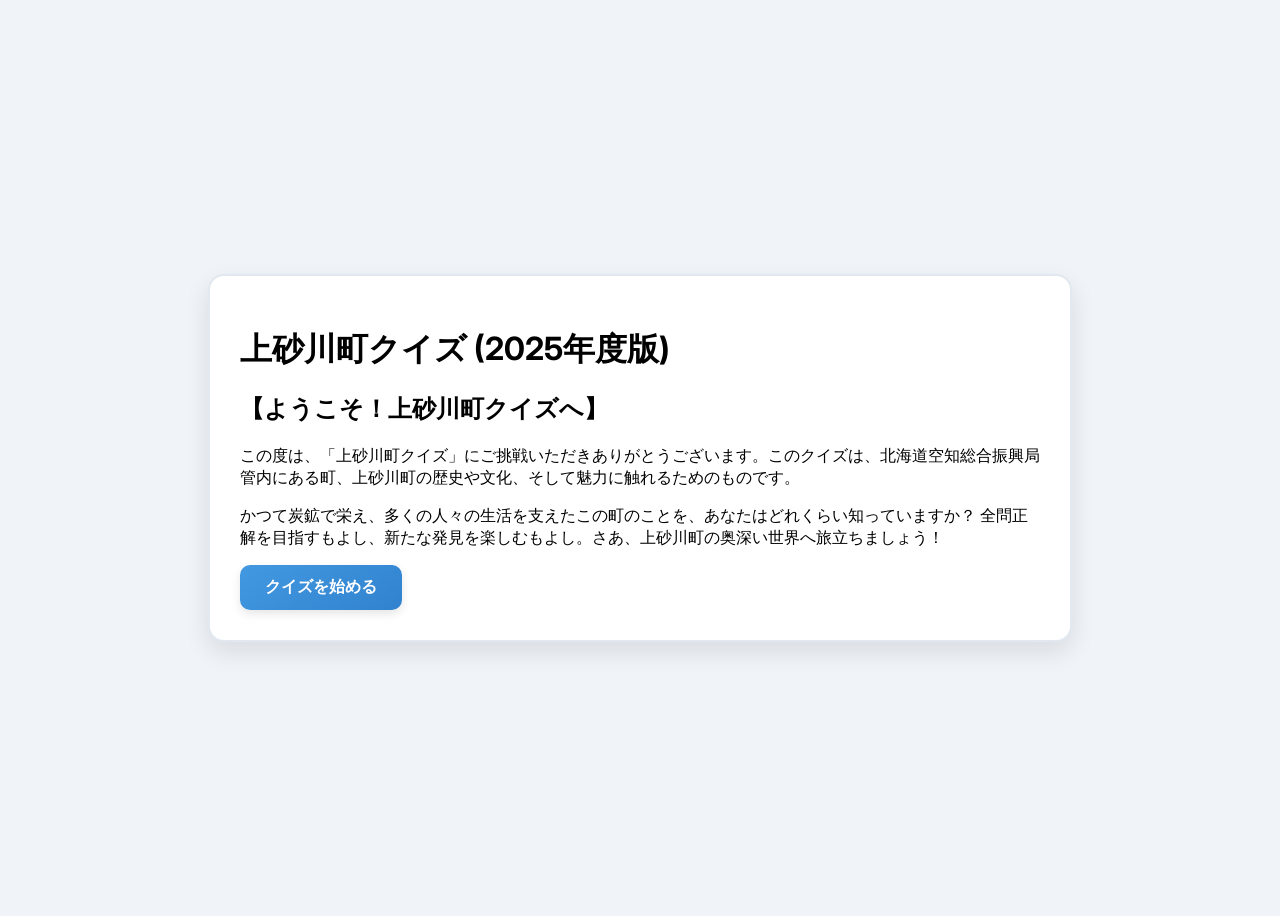
==== index.html @ 473e8a05 "Add files via upload" ====
<!DOCTYPE html>
<html lang="ja">
<head>
    <meta charset="UTF-8">
    <meta name="viewport" content="width=device-width, initial-scale=1.0">
    <title>上砂川町クイズ (2025年度版)</title>
    <script src="https://cdn.tailwindcss.com"></script>
    <link href="https://fonts.googleapis.com/css2?family=Inter:wght@400;600;700&display=swap" rel="stylesheet">
    <style>
        body {
            font-family: 'Inter', sans-serif;
            background-color: #f0f4f8; /* Light blue-gray background */
            display: flex;
            justify-content: center;
            align-items: center;
            min-height: 100vh;
            padding: 20px;
            box-sizing: border-box;
        }
        .quiz-container {
            background-color: #ffffff; /* White card background */
            border-radius: 16px;
            box-shadow: 0 10px 25px rgba(0, 0, 0, 0.1);
            padding: 30px;
            max-width: 800px;
            width: 100%;
            overflow-y: auto; /* Enable scrolling for long content */
            max-height: 90vh; /* Limit height to fit screen */
            border: 2px solid #e2e8f0; /* Light border */
        }
        .question-section {
            margin-bottom: 25px;
            padding-bottom: 20px;
            border-bottom: 1px dashed #cbd5e0; /* Dashed separator */
        }
        .question-section:last-of-type {
            border-bottom: none;
            margin-bottom: 0;
            padding-bottom: 0;
        }
        .question-title {
            font-size: 1.25rem; /* text-xl */
            font-weight: 600; /* font-semibold */
            color: #2d3748; /* Dark gray */
            margin-bottom: 15px;
            line-height: 1.5;
        }
        .option-label {
            display: flex;
            align-items: center;
            margin-bottom: 10px;
            cursor: pointer;
            padding: 10px 15px;
            border-radius: 8px;
            transition: background-color 0.2s ease-in-out;
            background-color: #f7fafc; /* Lighter background for options */
            border: 1px solid #e2e8f0;
        }
        .option-label:hover {
            background-color: #edf2f7; /* Hover effect */
        }
        input[type="radio"] {
            margin-right: 10px;
            accent-color: #4299e1; /* Blue accent color for radio buttons */
            transform: scale(1.2); /* Slightly larger radio button */
        }
        textarea {
            width: 100%;
            min-height: 120px;
            padding: 12px;
            border: 1px solid #cbd5e0;
            border-radius: 8px;
            font-size: 1rem;
            color: #2d3748;
            background-color: #f7fafc;
            resize: vertical; /* Allow vertical resizing */
            transition: border-color 0.2s ease-in-out, box-shadow 0.2s ease-in-out;
        }
        textarea:focus {
            border-color: #4299e1;
            box-shadow: 0 0 0 3px rgba(66, 153, 225, 0.5);
            outline: none;
        }
        .btn {
            display: inline-flex;
            align-items: center;
            justify-content: center;
            padding: 12px 25px;
            font-size: 1rem;
            font-weight: 700;
            border-radius: 10px;
            cursor: pointer;
            transition: background-color 0.3s ease, transform 0.1s ease, box-shadow 0.3s ease;
            box-shadow: 0 4px 10px rgba(0, 0, 0, 0.1);
        }
        .btn-primary {
            background: linear-gradient(145deg, #4299e1, #3182ce); /* Blue gradient */
            color: #ffffff;
            border: none;
        }
        .btn-primary:hover {
            background: linear-gradient(145deg, #3182ce, #2c5282);
            transform: translateY(-2px);
            box-shadow: 0 6px 15px rgba(0, 0, 0, 0.2);
        }
        .btn-primary:active {
            transform: translateY(0);
            box-shadow: 0 2px 5px rgba(0, 0, 0, 0.1);
        }

        .btn-secondary {
            background-color: #a0aec0; /* Gray */
            color: #ffffff;
            border: none;
            margin-left: 15px;
        }
        .btn-secondary:hover {
            background-color: #718096;
            transform: translateY(-2px);
            box-shadow: 0 6px 15px rgba(0, 0, 0, 0.2);
        }
        .btn-secondary:active {
            transform: translateY(0);
            box-shadow: 0 2px 5px rgba(0, 0, 0, 0.1);
        }

        #results {
            background-color: #ecfdf5; /* Light green background for results */
            border: 1px solid #38a169; /* Green border */
            border-radius: 12px;
            padding: 25px;
            margin-top: 30px;
            display: none; /* Hidden by default */
        }
        #results h3 {
            font-size: 1.5rem; /* text-2xl */
            font-weight: 700; /* font-bold */
            color: #2f855a; /* Dark green */
            margin-bottom: 15px;
            text-align: center;
        }
        #score-display {
            font-size: 2.25rem; /* text-4xl */
            font-weight: 700;
            color: #2f855a;
            text-align: center;
            margin-bottom: 20px;
        }
        .answer-feedback {
            margin-bottom: 10px;
            padding: 8px 12px;
            border-radius: 6px;
            font-size: 0.95rem;
            display: flex;
            align-items: flex-start;
        }
        .answer-feedback.correct {
            background-color: #d1fae5; /* Light green */
            color: #065f46; /* Darker green */
            border: 1px solid #34d399;
        }
        .answer-feedback.incorrect {
            background-color: #fee2e2; /* Light red */
            color: #991b1b; /* Darker red */
            border: 1px solid #f87171;
        }
        .feedback-icon {
            margin-right: 8px;
            font-size: 1.2em;
            line-height: 1;
        }
        .description-feedback {
            margin-top: 15px;
            padding: 15px;
            background-color: #e0f2fe; /* Light blue */
            border: 1px solid #60a5fa;
            border-radius: 8px;
            color: #1e40af;
        }
        .description-feedback p {
            margin-bottom: 10px;
            font-size: 1rem;
        }
        .description-feedback p:last-child {
            margin-bottom: 0;
        }

        /* Responsive adjustments */
        @media (max-width: 768px) {
            .quiz-container {
                padding: 20px;
            }
            .question-title {
                font-size: 1.125rem; /* text-lg */
            }
            .option-label {
                padding: 8px 12px;
                font-size: 0.95rem;
            }
            .btn {
                width: 100%;
                margin-left: 0;
                margin-top: 15px;
            }
            .button-group {
                flex-direction: column;
                align-items: center;
            }
            .btn-secondary {
                 margin-left: 0; /* Remove left margin for mobile */
            }
             /* For mobile, stack text and image */
            .intro-content {
                flex-direction: column;
            }
            .intro-image-container {
                margin-left: 0;
                margin-top: 1rem; /* Add some space above the image on mobile */
                width: 100%; /* Make image full width on mobile */
            }
        }
    </style>
</head>
<body>
    <div class="quiz-container">
        <h1 class="text-3xl font-bold text-center text-gray-800 mb-6">
            上砂川町クイズ (2025年度版)
        </h1>

        <div id="intro-section" class="text-gray-700 leading-relaxed mb-8 border-b pb-6 border-gray-200">
            <h2 class="text-xl font-semibold mb-3">【ようこそ！上砂川町クイズへ】</h2>
            <!-- Flex container for text and image -->
            <div class="intro-content md:flex md:items-start mb-6">
                <!-- Text on the left -->
                <div class="md:w-2/3 md:pr-6">
                    <p class="mb-2">この度は、「上砂川町クイズ」にご挑戦いただきありがとうございます。このクイズは、北海道空知総合振興局管内にある町、上砂川町の歴史や文化、そして魅力に触れるためのものです。</p>
                    <p class="mb-2">かつて炭鉱で栄え、多くの人々の生活を支えたこの町のことを、あなたはどれくらい知っていますか？ 全問正解を目指すもよし、新たな発見を楽しむもよし。さあ、上砂川町の奥深い世界へ旅立ちましょう！</p>
                </div>
                <!-- Image on the right -->
                <div class="intro-image-container md:w-1/3 mt-4 md:mt-0 md:pl-4 flex justify-center md:justify-end">
                    <img src="https://firebasestorage.googleapis.com/v0/b/ge-kamisunagawa.appspot.com/o/public%2Fflex%2F8D0AA01C5359409E466919E2589D9AA0.JPG?alt=media&token=6afa650c-fec3-4bad-a5c9-8b500b9f491d" alt="上砂川町の風景" class="rounded-lg shadow-md max-w-full h-auto" style="max-height: 250px;" onerror="this.style.display='none'">
                </div>
            </div>
            <div class="flex justify-center mt-6">
                <button type="button" id="startButton" class="btn btn-primary">クイズを始める</button>
            </div>
        </div>

        <form id="quizForm" style="display:none;">
            <div id="question-1" class="question-section" style="display:none;">
                <p class="question-title">【第一問】 (選択式)<br>上砂川町がかつて主要な産業として栄えたものは何ですか？</p>
                <label class="option-label">
                    <input type="radio" name="q1" value="ア"> ア) 農業
                </label>
                <label class="option-label">
                    <input type="radio" name="q1" value="イ"> イ) 漁業
                </label>
                <label class="option-label">
                    <input type="radio" name="q1" value="ウ"> ウ) 炭鉱業
                </label>
                <label class="option-label">
                    <input type="radio" name="q1" value="エ"> エ) 林業
                </label>
            </div>

            <div id="question-2" class="question-section" style="display:none;">
                <p class="question-title">【第二問】 (選択式)<br>上砂川町にあった旧国鉄函館本線上砂川支線の終着駅は、倉本聰脚本のドラマ『昨日、悲別で』の舞台となり、通称「悲別駅」として知られています。その駅の正式名称は何だったでしょう？</p>
                <label class="option-label">
                    <input type="radio" name="q2" value="ア"> ア) 東上砂川駅
                </label>
                <label class="option-label">
                    <input type="radio" name="q2" value="イ"> イ) 上砂川駅
                </label>
                <label class="option-label">
                    <input type="radio" name="q2" value="ウ"> ウ) 鶉駅（うずらえき）
                </label>
                <label class="option-label">
                    <input type="radio" name="q2" value="エ"> エ) 下鶉駅
                </label>
            </div>

            <div id="question-3" class="question-section" style="display:none;">
                <p class="question-title">【第三問】 (選択式)<br>上砂川町にかつて存在し、地下の立坑を利用して微小重力（無重力に近い状態）を作り出し、科学実験などが行われていたユニークな施設は何ですか。</p>
                <label class="option-label">
                    <input type="radio" name="q3" value="ア"> ア) 上砂川町無重力科学館
                </label>
                <label class="option-label">
                    <input type="radio" name="q3" value="イ"> イ) 北海道立地底博物館
                </label>
                <label class="option-label">
                    <input type="radio" name="q3" value="ウ"> ウ) 地下無重力実験センター (JAMIC)
                </label>
                <label class="option-label">
                    <input type="radio" name="q3" value="エ"> エ) 空知サイエンスドーム
                </label>
            </div>

            <div id="question-4" class="question-section" style="display:none;">
                <p class="question-title">【第四問】 (選択式)<br>2014年まで、上砂川町はある分野で「日本一」として知られていました。それは次のうちどれでしょう？</p>
                <label class="option-label">
                    <input type="radio" name="q4" value="ア"> ア) 日本一長い商店街がある町
                </label>
                <label class="option-label">
                    <input type="radio" name="q4" value="イ"> イ) 日本一標高の高い場所にある町役場
                </label>
                <label class="option-label">
                    <input type="radio" name="q4" value="ウ"> ウ) 日本一人口の少ない町
                </label>
                <label class="option-label">
                    <input type="radio" name="q4" value="エ"> エ) 日本一多くの種類の野鳥が観察できる町
                </label>
            </div>

            <div id="question-5" class="question-section" style="display:none;">
                <p class="question-title">【第五問】 (記述式)<br>あなたが知っている上砂川町の魅力や、町に対するイメージ、思い出、またはこのクイズを通して上砂川町に興味を持ったことなど、自由に記述してください。</p>
                <textarea id="q5_text" name="q5_text" placeholder="ここに回答を入力してください..."></textarea>
            </div>

            <div class="button-group flex justify-center mt-8">
                <button type="button" id="prevButton" class="btn btn-secondary" style="display:none;">前へ</button>
                <button type="button" id="nextButton" class="btn btn-primary">次へ</button>
                <button type="button" id="submitButton" class="btn btn-primary" style="display:none;">結果を見る</button>
            </div>
        </form>

        <div id="results" class="results-section mt-8 p-6 bg-green-50 border border-green-300 rounded-lg shadow-md" style="display:none;">
            <h3 class="text-2xl font-bold text-green-700 text-center mb-4">クイズ結果</h3>
            <div id="score-display" class="text-4xl font-bold text-green-800 text-center mb-6"></div>
            <div id="feedback-area" class="space-y-3 mb-6">
                </div>
            <div class="text-gray-700 leading-relaxed">
                <h2 class="text-xl font-semibold mb-3">【おわりに】</h2>
                <p class="mb-2">上砂川町クイズ、お疲れ様でした！いかがでしたでしょうか。</p>
                <p class="mb-2">このクイズを通して、上砂川町の歴史や文化の一端に触れていただけたなら幸いです。炭鉱遺産、ドラマのロケ地、ユニークな科学施設など、小さな町ながらも多様な顔を持つ上砂川町。結果に関わらず、この町に少しでも興味を持っていただけたら嬉しいです。</p>
                <p>機会があれば、ぜひ実際に上砂川町を訪れて、その魅力を肌で感じてみてください。</p>
            </div>
            <div id="q5_user_input" class="description-feedback mt-6 p-4 rounded-lg bg-blue-50 border border-blue-300 text-blue-800">
                <p class="font-semibold mb-2">【あなたの上砂川町への思い】</p>
                <p id="q5_display_text" class="whitespace-pre-wrap"></p>
                <p class="text-sm mt-3 text-blue-600">素敵なコメントをありがとうございます！</p>
            </div>
            <div class="flex justify-center mt-6">
                <button type="button" id="resetButton" class="btn btn-secondary">もう一度挑戦する</button>
            </div>
        </div>
    </div>

    <script>
        document.addEventListener('DOMContentLoaded', () => {
            const introSection = document.getElementById('intro-section');
            const startButton = document.getElementById('startButton');
            const quizForm = document.getElementById('quizForm');
            const questionSections = [
                document.getElementById('question-1'),
                document.getElementById('question-2'),
                document.getElementById('question-3'),
                document.getElementById('question-4'),
                document.getElementById('question-5')
            ];
            const prevButton = document.getElementById('prevButton');
            const nextButton = document.getElementById('nextButton');
            const submitButton = document.getElementById('submitButton');
            const resultsDiv = document.getElementById('results');
            const scoreDisplay = document.getElementById('score-display');
            const feedbackArea = document.getElementById('feedback-area');
            const q5DisplayText = document.getElementById('q5_display_text');
            const q5UserInputSection = document.getElementById('q5_user_input');
            const resetButton = document.getElementById('resetButton');

            let currentQuestionIndex = 0; // 0-indexed

            // 正しい回答を定義
            const correctAnswers = {
                q1: 'ウ', // 炭鉱業
                q2: 'イ', // 上砂川駅 (鶉、下鶉は上砂川支線の中間駅。東上砂川は存在しない)
                q3: 'ウ', // 地下無重力実験センター (JAMIC)
                q4: 'ウ'  // 日本一人口の少ない町 (2014年まで)
            };

            // 質問の表示を更新する関数
            function updateQuestionDisplay() {
                // 全ての質問セクションを非表示にする
                questionSections.forEach(section => {
                    section.style.display = 'none';
                });

                // 現在の質問セクションのみ表示する
                if (questionSections[currentQuestionIndex]) {
                    questionSections[currentQuestionIndex].style.display = 'block';
                }

                // 「前へ」ボタンの表示/非表示を切り替える
                if (currentQuestionIndex === 0) {
                    prevButton.style.display = 'none';
                } else {
                    prevButton.style.display = 'inline-flex';
                }

                // 「次へ」ボタンと「結果を見る」ボタンの表示を切り替える
                if (currentQuestionIndex === questionSections.length - 1) {
                    nextButton.style.display = 'none';
                    submitButton.style.display = 'inline-flex';
                } else {
                    nextButton.style.display = 'inline-flex';
                    submitButton.style.display = 'none';
                }

                // スクロールを質問のトップに合わせる
                if(quizForm.style.display !== 'none'){ //  Only scroll if quizForm is visible
                    window.scrollTo({ top: quizForm.offsetTop, behavior: 'smooth' });
                }
            }

            // クイズ開始ボタンのイベントリスナー
            startButton.addEventListener('click', () => {
                introSection.style.display = 'none'; // はじめにセクションを非表示
                quizForm.style.display = 'block';    // クイズフォームを表示
                currentQuestionIndex = 0;           // 最初の質問から開始
                updateQuestionDisplay();            // 質問表示を更新
            });

            // 「次へ」ボタンのイベントリスナー
            nextButton.addEventListener('click', () => {
                if (currentQuestionIndex < questionSections.length - 1) {
                    currentQuestionIndex++;
                    updateQuestionDisplay();
                }
            });

            // 「前へ」ボタンのイベントリスナー
            prevButton.addEventListener('click', () => {
                if (currentQuestionIndex > 0) {
                    currentQuestionIndex--;
                    updateQuestionDisplay();
                }
            });

            // 「結果を見る」ボタンのイベントリスナー
            submitButton.addEventListener('click', () => {
                let score = 0;
                feedbackArea.innerHTML = ''; // フィードバックエリアをクリア

                // 質問1〜4の選択式問題の採点とフィードバック
                for (let i = 1; i <= 4; i++) {
                    const qName = `q${i}`;
                    const selectedOption = document.querySelector(`input[name="${qName}"]:checked`);
                    let feedbackHtml = '';

                    if (selectedOption) {
                        if (selectedOption.value === correctAnswers[qName]) {
                            score++;
                            feedbackHtml = `<div class="answer-feedback correct"><span class="feedback-icon">✅</span><strong>第${i}問: 正解！</strong></div>`;
                        } else {
                            feedbackHtml = `<div class="answer-feedback incorrect"><span class="feedback-icon">❌</span><strong>第${i}問: 不正解。</strong> 正解は「${correctAnswers[qName]}」でした。</div>`;
                        }
                    } else {
                        feedbackHtml = `<div class="answer-feedback incorrect"><span class="feedback-icon">⚠️</span><strong>第${i}問: 未回答。</strong> 正解は「${correctAnswers[qName]}」でした。</div>`;
                    }
                    feedbackArea.innerHTML += feedbackHtml;
                }

                // 質問5の記述式問題の表示
                const q5Text = document.getElementById('q5_text').value.trim();
                if (q5Text) {
                    q5DisplayText.textContent = q5Text;
                    q5UserInputSection.style.display = 'block';
                } else {
                    q5DisplayText.textContent = '（回答が入力されませんでした）';
                    q5UserInputSection.style.display = 'block';
                }

                // スコアを表示
                scoreDisplay.textContent = `${score} / 4 問正解`;
                quizForm.style.display = 'none'; // クイズフォームを非表示
                resultsDiv.style.display = 'block'; // 結果セクションを表示
                window.scrollTo({ top: resultsDiv.offsetTop, behavior: 'smooth' });
            });

            // リセットボタンのイベントリスナー
            resetButton.addEventListener('click', () => {
                quizForm.reset();
                resultsDiv.style.display = 'none';
                feedbackArea.innerHTML = '';
                q5DisplayText.textContent = '';
                q5UserInputSection.style.display = 'none';
                introSection.style.display = 'block';
                quizForm.style.display = 'none';
                window.scrollTo({ top: 0, behavior: 'smooth' });
            });
        });
    </script>
</body>
</html>
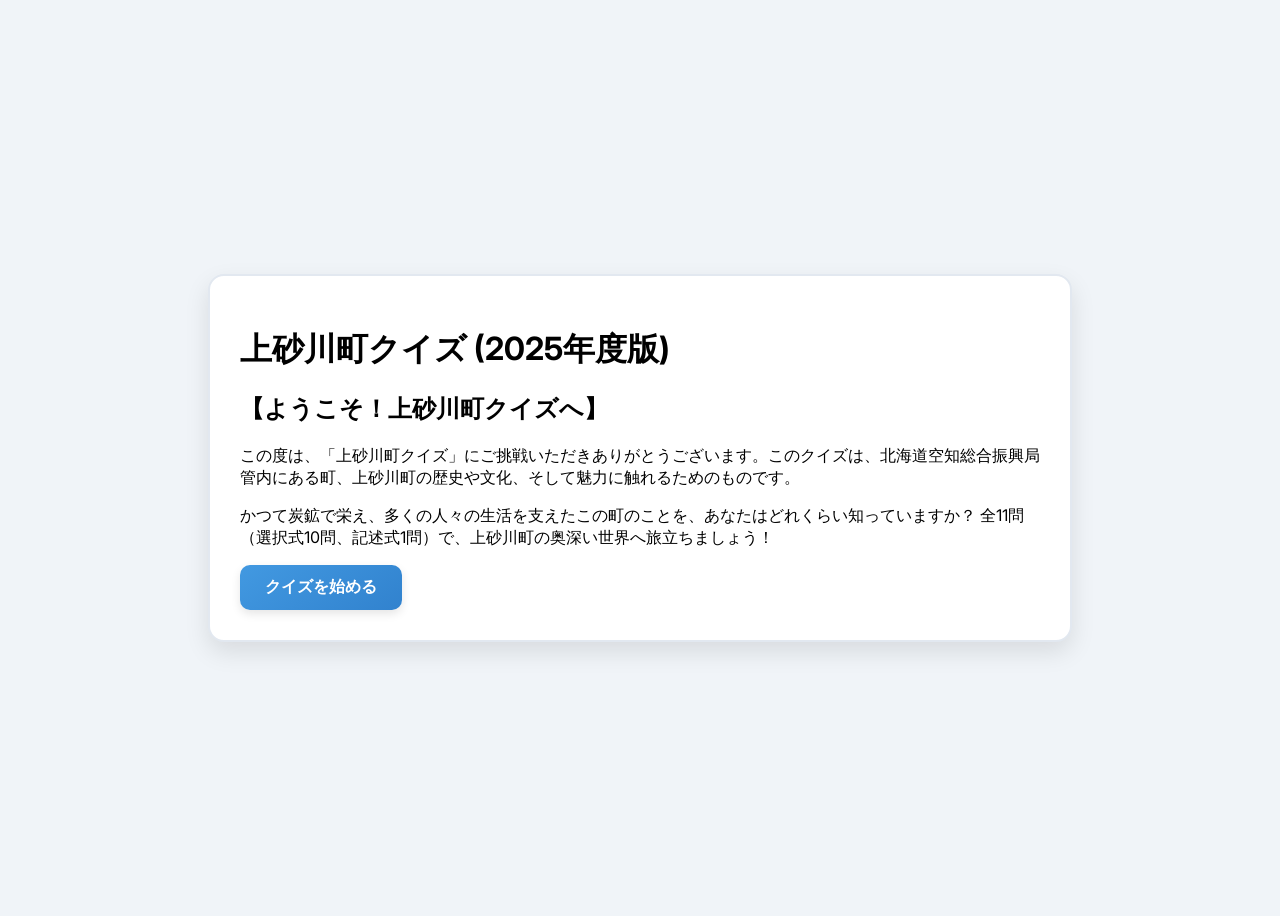
==== commit 9b83772b: "Update index.html" ====
--- a/index.html
+++ b/index.html
@@ -184,6 +184,19 @@
         .description-feedback p:last-child {
             margin-bottom: 0;
         }
+        .progress-bar {
+            width: 100%;
+            height: 6px;
+            background-color: #e2e8f0;
+            border-radius: 3px;
+            margin-bottom: 20px;
+            overflow: hidden;
+        }
+        .progress-fill {
+            height: 100%;
+            background: linear-gradient(90deg, #4299e1, #3182ce);
+            transition: width 0.3s ease;
+        }
 
         /* Responsive adjustments */
         @media (max-width: 768px) {
@@ -234,7 +247,7 @@
                 <!-- Text on the left -->
                 <div class="md:w-2/3 md:pr-6">
                     <p class="mb-2">この度は、「上砂川町クイズ」にご挑戦いただきありがとうございます。このクイズは、北海道空知総合振興局管内にある町、上砂川町の歴史や文化、そして魅力に触れるためのものです。</p>
-                    <p class="mb-2">かつて炭鉱で栄え、多くの人々の生活を支えたこの町のことを、あなたはどれくらい知っていますか？ 全問正解を目指すもよし、新たな発見を楽しむもよし。さあ、上砂川町の奥深い世界へ旅立ちましょう！</p>
+                    <p class="mb-2">かつて炭鉱で栄え、多くの人々の生活を支えたこの町のことを、あなたはどれくらい知っていますか？ 全11問（選択式10問、記述式1問）で、上砂川町の奥深い世界へ旅立ちましょう！</p>
                 </div>
                 <!-- Image on the right -->
                 <div class="intro-image-container md:w-1/3 mt-4 md:mt-0 md:pl-4 flex justify-center md:justify-end">
@@ -247,73 +260,179 @@
         </div>
 
         <form id="quizForm" style="display:none;">
+            <div class="progress-bar">
+                <div id="progressFill" class="progress-fill" style="width: 0%"></div>
+            </div>
+            <div id="question-counter" class="text-center text-gray-600 mb-4 font-semibold"></div>
+
+            <!-- 歴史・開拓関連 -->
             <div id="question-1" class="question-section" style="display:none;">
-                <p class="question-title">【第一問】 (選択式)<br>上砂川町がかつて主要な産業として栄えたものは何ですか？</p>
-                <label class="option-label">
-                    <input type="radio" name="q1" value="ア"> ア) 農業
-                </label>
-                <label class="option-label">
-                    <input type="radio" name="q1" value="イ"> イ) 漁業
-                </label>
-                <label class="option-label">
-                    <input type="radio" name="q1" value="ウ"> ウ) 炭鉱業
-                </label>
-                <label class="option-label">
-                    <input type="radio" name="q1" value="エ"> エ) 林業
+                <p class="question-title">【第一問】 (選択式)<br>明治32年、上砂川町に最初に入植したとされる開拓団の中心人物・山内甚之助氏は、どこの都道府県の出身でしょう？</p>
+                <label class="option-label">
+                    <input type="radio" name="q1" value="ア"> ア) 新潟県
+                </label>
+                <label class="option-label">
+                    <input type="radio" name="q1" value="イ"> イ) 福井県
+                </label>
+                <label class="option-label">
+                    <input type="radio" name="q1" value="ウ"> ウ) 広島県
+                </label>
+                <label class="option-label">
+                    <input type="radio" name="q1" value="エ"> エ) 岐阜県
                 </label>
             </div>
 
             <div id="question-2" class="question-section" style="display:none;">
-                <p class="question-title">【第二問】 (選択式)<br>上砂川町にあった旧国鉄函館本線上砂川支線の終着駅は、倉本聰脚本のドラマ『昨日、悲別で』の舞台となり、通称「悲別駅」として知られています。その駅の正式名称は何だったでしょう？</p>
-                <label class="option-label">
-                    <input type="radio" name="q2" value="ア"> ア) 東上砂川駅
-                </label>
-                <label class="option-label">
-                    <input type="radio" name="q2" value="イ"> イ) 上砂川駅
-                </label>
-                <label class="option-label">
-                    <input type="radio" name="q2" value="ウ"> ウ) 鶉駅（うずらえき）
-                </label>
-                <label class="option-label">
-                    <input type="radio" name="q2" value="エ"> エ) 下鶉駅
+                <p class="question-title">【第二問】 (選択式)<br>上砂川町は1949年にどの町から分離して誕生しましたか？</p>
+                <label class="option-label">
+                    <input type="radio" name="q2" value="ア"> ア) 砂川町と歌志内町
+                </label>
+                <label class="option-label">
+                    <input type="radio" name="q2" value="イ"> イ) 砂川町と歌志内町の一部
+                </label>
+                <label class="option-label">
+                    <input type="radio" name="q2" value="ウ"> ウ) 旭川市と砂川町
+                </label>
+                <label class="option-label">
+                    <input type="radio" name="q2" value="エ"> エ) 滝川市と歌志内町
                 </label>
             </div>
 
             <div id="question-3" class="question-section" style="display:none;">
-                <p class="question-title">【第三問】 (選択式)<br>上砂川町にかつて存在し、地下の立坑を利用して微小重力（無重力に近い状態）を作り出し、科学実験などが行われていたユニークな施設は何ですか。</p>
-                <label class="option-label">
-                    <input type="radio" name="q3" value="ア"> ア) 上砂川町無重力科学館
-                </label>
-                <label class="option-label">
-                    <input type="radio" name="q3" value="イ"> イ) 北海道立地底博物館
-                </label>
-                <label class="option-label">
-                    <input type="radio" name="q3" value="ウ"> ウ) 地下無重力実験センター (JAMIC)
-                </label>
-                <label class="option-label">
-                    <input type="radio" name="q3" value="エ"> エ) 空知サイエンスドーム
-                </label>
-            </div>
-
+                <p class="question-title">【第三問】 (選択式)<br>上砂川町がかつて主要な産業として栄えたものは何ですか？</p>
+                <label class="option-label">
+                    <input type="radio" name="q3" value="ア"> ア) 農業
+                </label>
+                <label class="option-label">
+                    <input type="radio" name="q3" value="イ"> イ) 漁業
+                </label>
+                <label class="option-label">
+                    <input type="radio" name="q3" value="ウ"> ウ) 炭鉱業
+                </label>
+                <label class="option-label">
+                    <input type="radio" name="q3" value="エ"> エ) 林業
+                </label>
+            </div>
+
+            <!-- 町の象徴・現在 -->
             <div id="question-4" class="question-section" style="display:none;">
-                <p class="question-title">【第四問】 (選択式)<br>2014年まで、上砂川町はある分野で「日本一」として知られていました。それは次のうちどれでしょう？</p>
-                <label class="option-label">
-                    <input type="radio" name="q4" value="ア"> ア) 日本一長い商店街がある町
-                </label>
-                <label class="option-label">
-                    <input type="radio" name="q4" value="イ"> イ) 日本一標高の高い場所にある町役場
-                </label>
-                <label class="option-label">
-                    <input type="radio" name="q4" value="ウ"> ウ) 日本一人口の少ない町
-                </label>
-                <label class="option-label">
-                    <input type="radio" name="q4" value="エ"> エ) 日本一多くの種類の野鳥が観察できる町
-                </label>
-            </div>
-
+                <p class="question-title">【第四問】 (選択式)<br>上砂川町の町章に使われているモチーフはどれですか？</p>
+                <label class="option-label">
+                    <input type="radio" name="q4" value="ア"> ア) 星
+                </label>
+                <label class="option-label">
+                    <input type="radio" name="q4" value="イ"> イ) ダイヤ
+                </label>
+                <label class="option-label">
+                    <input type="radio" name="q4" value="ウ"> ウ) 山
+                </label>
+                <label class="option-label">
+                    <input type="radio" name="q4" value="エ"> エ) 雪の結晶
+                </label>
+            </div>
+
+            <!-- 文化・ドラマ関連 -->
             <div id="question-5" class="question-section" style="display:none;">
-                <p class="question-title">【第五問】 (記述式)<br>あなたが知っている上砂川町の魅力や、町に対するイメージ、思い出、またはこのクイズを通して上砂川町に興味を持ったことなど、自由に記述してください。</p>
-                <textarea id="q5_text" name="q5_text" placeholder="ここに回答を入力してください..."></textarea>
+                <p class="question-title">【第五問】 (選択式)<br>上砂川町にあった旧国鉄函館本線上砂川支線の終着駅は、倉本聰脚本のドラマ『昨日、悲別で』の舞台となり、通称「悲別駅」として知られています。その駅の正式名称は何だったでしょう？</p>
+                <label class="option-label">
+                    <input type="radio" name="q5" value="ア"> ア) 東上砂川駅
+                </label>
+                <label class="option-label">
+                    <input type="radio" name="q5" value="イ"> イ) 上砂川駅
+                </label>
+                <label class="option-label">
+                    <input type="radio" name="q5" value="ウ"> ウ) 鶉駅（うずらえき）
+                </label>
+                <label class="option-label">
+                    <input type="radio" name="q5" value="エ"> エ) 下鶉駅
+                </label>
+            </div>
+
+            <!-- 科学・宇宙関連 -->
+            <div id="question-6" class="question-section" style="display:none;">
+                <p class="question-title">【第六問】 (選択式)<br>上砂川町にかつて存在し、地下の立坑を利用して微小重力（無重力に近い状態）を作り出し、科学実験などが行われていたユニークな施設は何ですか。</p>
+                <label class="option-label">
+                    <input type="radio" name="q6" value="ア"> ア) 上砂川町無重力科学館
+                </label>
+                <label class="option-label">
+                    <input type="radio" name="q6" value="イ"> イ) 北海道立地底博物館
+                </label>
+                <label class="option-label">
+                    <input type="radio" name="q6" value="ウ"> ウ) 地下無重力実験センター (JAMIC)
+                </label>
+                <label class="option-label">
+                    <input type="radio" name="q6" value="エ"> エ) 空知サイエンスドーム
+                </label>
+            </div>
+
+            <div id="question-7" class="question-section" style="display:none;">
+                <p class="question-title">【第七問】 (選択式)<br>かつて上砂川町にあった「地下無重力実験センター」は、微小重力環境を活かして宇宙開発に貢献しました。小惑星探査機「はやぶさ」のターゲットマーカー試験にも使われたこの施設。その功績を称え、2009年に「Kamisunagawa」の名がクレーターに採用された天体は次のうちどれでしょう？</p>
+                <label class="option-label">
+                    <input type="radio" name="q7" value="ア"> ア) 火星
+                </label>
+                <label class="option-label">
+                    <input type="radio" name="q7" value="イ"> イ) 金星
+                </label>
+                <label class="option-label">
+                    <input type="radio" name="q7" value="ウ"> ウ) 小惑星イトカワ
+                </label>
+                <label class="option-label">
+                    <input type="radio" name="q7" value="エ"> エ) 冥王星
+                </label>
+            </div>
+
+            <!-- 観光・グルメ・イベント関連 -->
+            <div id="question-8" class="question-section" style="display:none;">
+                <p class="question-title">【第八問】 (選択式)<br>上砂川岳温泉「パンケの湯」の近くにあり、桜や紅葉スポットとしても知られる無料のキャンプ場は？</p>
+                <label class="option-label">
+                    <input type="radio" name="q8" value="ア"> ア) 桂沢キャンプ場
+                </label>
+                <label class="option-label">
+                    <input type="radio" name="q8" value="イ"> イ) 奥沢キャンプ場
+                </label>
+                <label class="option-label">
+                    <input type="radio" name="q8" value="ウ"> ウ) ハルニレの森キャンプ村
+                </label>
+                <label class="option-label">
+                    <input type="radio" name="q8" value="エ"> エ) 日本庭園キャンプサイト
+                </label>
+            </div>
+
+            <div id="question-9" class="question-section" style="display:none;">
+                <p class="question-title">【第九問】 (選択式)<br>かつて閉店した「アカシ食堂」で親しまれていたメニューを、地域おこし協力隊や「パンケの湯」の職員などによる町おこしプロジェクトの一環として、2016年に復刻した炭鉱グルメは、上砂川岳温泉「パンケの湯」の名物として現在も提供されています。さて、その料理は何でしょう？</p>
+                <label class="option-label">
+                    <input type="radio" name="q9" value="ア"> ア) 石炭たこ焼き
+                </label>
+                <label class="option-label">
+                    <input type="radio" name="q9" value="イ"> イ) ニジマス燻製
+                </label>
+                <label class="option-label">
+                    <input type="radio" name="q9" value="ウ"> ウ) ソースカツ丼
+                </label>
+                <label class="option-label">
+                    <input type="radio" name="q9" value="エ"> エ) 黒ビールチーズ
+                </label>
+            </div>
+
+            <div id="question-10" class="question-section" style="display:none;">
+                <p class="question-title">【第十問】 (選択式)<br>紅葉の名所をめぐりながら、地域の魅力と自然を楽しむ「かみすながわぐるっと紅葉マラニック」は、上砂川町で開催される秋の人気イベントです。このマラニックで、参加者向けに実際に設けられている特徴的なポイントはどれでしょう？</p>
+                <label class="option-label">
+                    <input type="radio" name="q10" value="ア"> ア) 完走タイムに応じて順位表彰がある
+                </label>
+                <label class="option-label">
+                    <input type="radio" name="q10" value="イ"> イ) コース途中に上砂川町の特産品を味わえるエイド（給水・給食所）がある
+                </label>
+                <label class="option-label">
+                    <input type="radio" name="q10" value="ウ"> ウ) 参加資格は上砂川町在住者に限られる
+                </label>
+                <label class="option-label">
+                    <input type="radio" name="q10" value="エ"> エ) 全行程を走り切ることが義務づけられている
+                </label>
+            </div>
+
+            <div id="question-11" class="question-section" style="display:none;">
+                <p class="question-title">【第十一問】 (記述式)<br>あなたが知っている上砂川町の魅力や、町に対するイメージ、思い出、またはこのクイズを通して上砂川町に興味を持ったことなど、自由に記述してください。</p>
+                <textarea id="q11_text" name="q11_text" placeholder="ここに回答を入力してください..."></textarea>
             </div>
 
             <div class="button-group flex justify-center mt-8">
@@ -331,12 +450,12 @@
             <div class="text-gray-700 leading-relaxed">
                 <h2 class="text-xl font-semibold mb-3">【おわりに】</h2>
                 <p class="mb-2">上砂川町クイズ、お疲れ様でした！いかがでしたでしょうか。</p>
-                <p class="mb-2">このクイズを通して、上砂川町の歴史や文化の一端に触れていただけたなら幸いです。炭鉱遺産、ドラマのロケ地、ユニークな科学施設など、小さな町ながらも多様な顔を持つ上砂川町。結果に関わらず、この町に少しでも興味を持っていただけたら嬉しいです。</p>
+                <p class="mb-2">このクイズを通して、上砂川町の歴史や文化の一端に触れていただけたなら幸いです。開拓の歴史、炭鉱遺産、ドラマのロケ地、ユニークな科学施設、そして豊かな自然と美味しいグルメなど、小さな町ながらも多様な顔を持つ上砂川町。結果に関わらず、この町に少しでも興味を持っていただけたら嬉しいです。</p>
                 <p>機会があれば、ぜひ実際に上砂川町を訪れて、その魅力を肌で感じてみてください。</p>
             </div>
-            <div id="q5_user_input" class="description-feedback mt-6 p-4 rounded-lg bg-blue-50 border border-blue-300 text-blue-800">
+            <div id="q11_user_input" class="description-feedback mt-6 p-4 rounded-lg bg-blue-50 border border-blue-300 text-blue-800">
                 <p class="font-semibold mb-2">【あなたの上砂川町への思い】</p>
-                <p id="q5_display_text" class="whitespace-pre-wrap"></p>
+                <p id="q11_display_text" class="whitespace-pre-wrap"></p>
                 <p class="text-sm mt-3 text-blue-600">素敵なコメントをありがとうございます！</p>
             </div>
             <div class="flex justify-center mt-6">
@@ -355,7 +474,13 @@
                 document.getElementById('question-2'),
                 document.getElementById('question-3'),
                 document.getElementById('question-4'),
-                document.getElementById('question-5')
+                document.getElementById('question-5'),
+                document.getElementById('question-6'),
+                document.getElementById('question-7'),
+                document.getElementById('question-8'),
+                document.getElementById('question-9'),
+                document.getElementById('question-10'),
+                document.getElementById('question-11')
             ];
             const prevButton = document.getElementById('prevButton');
             const nextButton = document.getElementById('nextButton');
@@ -363,19 +488,34 @@
             const resultsDiv = document.getElementById('results');
             const scoreDisplay = document.getElementById('score-display');
             const feedbackArea = document.getElementById('feedback-area');
-            const q5DisplayText = document.getElementById('q5_display_text');
-            const q5UserInputSection = document.getElementById('q5_user_input');
+            const q11DisplayText = document.getElementById('q11_display_text');
+            const q11UserInputSection = document.getElementById('q11_user_input');
             const resetButton = document.getElementById('resetButton');
+            const progressFill = document.getElementById('progressFill');
+            const questionCounter = document.getElementById('question-counter');
 
             let currentQuestionIndex = 0; // 0-indexed
 
             // 正しい回答を定義
             const correctAnswers = {
-                q1: 'ウ', // 炭鉱業
-                q2: 'イ', // 上砂川駅 (鶉、下鶉は上砂川支線の中間駅。東上砂川は存在しない)
-                q3: 'ウ', // 地下無重力実験センター (JAMIC)
-                q4: 'ウ'  // 日本一人口の少ない町 (2014年まで)
+                q1: 'イ', // 福井県
+                q2: 'イ', // 砂川町と歌志内町の一部
+                q3: 'ウ', // 炭鉱業
+                q4: 'イ', // ダイヤ
+                q5: 'イ', // 上砂川駅
+                q6: 'ウ', // 地下無重力実験センター (JAMIC)
+                q7: 'ウ', // 小惑星イトカワ
+                q8: 'イ', // 奥沢キャンプ場
+                q9: 'ウ', // ソースカツ丼
+                q10: 'イ' // コース途中に特産品を味わえるエイドがある
             };
+
+            // プログレスバーと問題番号の更新
+            function updateProgress() {
+                const progress = ((currentQuestionIndex + 1) / questionSections.length) * 100;
+                progressFill.style.width = progress + '%';
+                questionCounter.textContent = `問題 ${currentQuestionIndex + 1} / ${questionSections.length}`;
+            }
 
             // 質問の表示を更新する関数
             function updateQuestionDisplay() {
@@ -388,6 +528,9 @@
                 if (questionSections[currentQuestionIndex]) {
                     questionSections[currentQuestionIndex].style.display = 'block';
                 }
+
+                // プログレスバーと問題番号を更新
+                updateProgress();
 
                 // 「前へ」ボタンの表示/非表示を切り替える
                 if (currentQuestionIndex === 0) {
@@ -440,8 +583,8 @@
                 let score = 0;
                 feedbackArea.innerHTML = ''; // フィードバックエリアをクリア
 
-                // 質問1〜4の選択式問題の採点とフィードバック
-                for (let i = 1; i <= 4; i++) {
+                // 質問1〜10の選択式問題の採点とフィードバック
+                for (let i = 1; i <= 10; i++) {
                     const qName = `q${i}`;
                     const selectedOption = document.querySelector(`input[name="${qName}"]:checked`);
                     let feedbackHtml = '';
@@ -459,18 +602,18 @@
                     feedbackArea.innerHTML += feedbackHtml;
                 }
 
-                // 質問5の記述式問題の表示
-                const q5Text = document.getElementById('q5_text').value.trim();
-                if (q5Text) {
-                    q5DisplayText.textContent = q5Text;
-                    q5UserInputSection.style.display = 'block';
+                // 質問11の記述式問題の表示
+                const q11Text = document.getElementById('q11_text').value.trim();
+                if (q11Text) {
+                    q11DisplayText.textContent = q11Text;
+                    q11UserInputSection.style.display = 'block';
                 } else {
-                    q5DisplayText.textContent = '（回答が入力されませんでした）';
-                    q5UserInputSection.style.display = 'block';
+                    q11DisplayText.textContent = '（回答が入力されませんでした）';
+                    q11UserInputSection.style.display = 'block';
                 }
 
                 // スコアを表示
-                scoreDisplay.textContent = `${score} / 4 問正解`;
+                scoreDisplay.textContent = `${score} / 10 問正解`;
                 quizForm.style.display = 'none'; // クイズフォームを非表示
                 resultsDiv.style.display = 'block'; // 結果セクションを表示
                 window.scrollTo({ top: resultsDiv.offsetTop, behavior: 'smooth' });
@@ -481,13 +624,15 @@
                 quizForm.reset();
                 resultsDiv.style.display = 'none';
                 feedbackArea.innerHTML = '';
-                q5DisplayText.textContent = '';
-                q5UserInputSection.style.display = 'none';
+                q11DisplayText.textContent = '';
+                q11UserInputSection.style.display = 'none';
                 introSection.style.display = 'block';
                 quizForm.style.display = 'none';
+                currentQuestionIndex = 0;
+                updateProgress();
                 window.scrollTo({ top: 0, behavior: 'smooth' });
             });
         });
     </script>
 </body>
-</html>+</html>
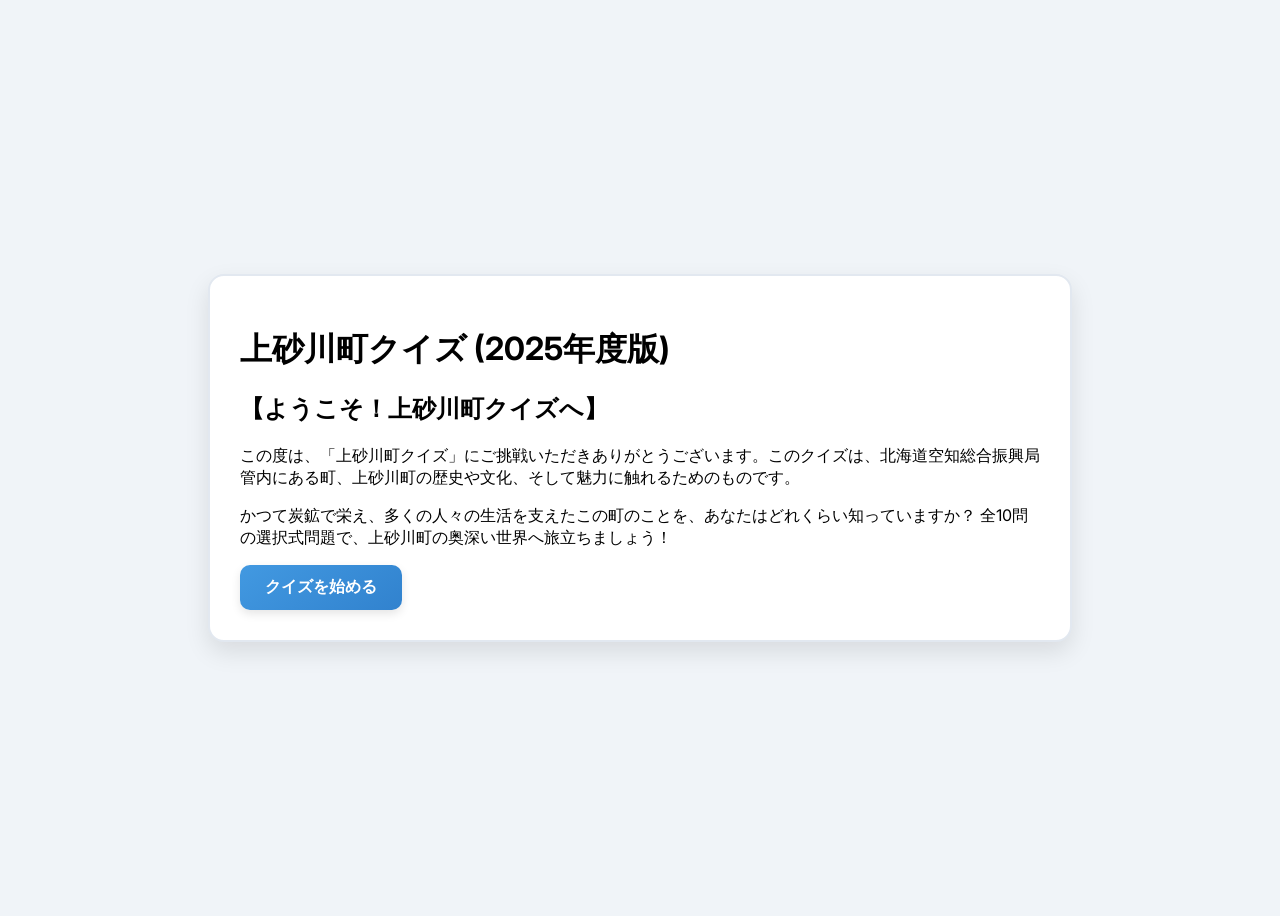
==== commit 8bcc9e05: "Update index.html" ====
--- a/index.html
+++ b/index.html
@@ -247,7 +247,7 @@
                 <!-- Text on the left -->
                 <div class="md:w-2/3 md:pr-6">
                     <p class="mb-2">この度は、「上砂川町クイズ」にご挑戦いただきありがとうございます。このクイズは、北海道空知総合振興局管内にある町、上砂川町の歴史や文化、そして魅力に触れるためのものです。</p>
-                    <p class="mb-2">かつて炭鉱で栄え、多くの人々の生活を支えたこの町のことを、あなたはどれくらい知っていますか？ 全11問（選択式10問、記述式1問）で、上砂川町の奥深い世界へ旅立ちましょう！</p>
+                    <p class="mb-2">かつて炭鉱で栄え、多くの人々の生活を支えたこの町のことを、あなたはどれくらい知っていますか？ 全10問の選択式問題で、上砂川町の奥深い世界へ旅立ちましょう！</p>
                 </div>
                 <!-- Image on the right -->
                 <div class="intro-image-container md:w-1/3 mt-4 md:mt-0 md:pl-4 flex justify-center md:justify-end">
@@ -428,11 +428,6 @@
                 <label class="option-label">
                     <input type="radio" name="q10" value="エ"> エ) 全行程を走り切ることが義務づけられている
                 </label>
-            </div>
-
-            <div id="question-11" class="question-section" style="display:none;">
-                <p class="question-title">【第十一問】 (記述式)<br>あなたが知っている上砂川町の魅力や、町に対するイメージ、思い出、またはこのクイズを通して上砂川町に興味を持ったことなど、自由に記述してください。</p>
-                <textarea id="q11_text" name="q11_text" placeholder="ここに回答を入力してください..."></textarea>
             </div>
 
             <div class="button-group flex justify-center mt-8">
@@ -453,7 +448,7 @@
                 <p class="mb-2">このクイズを通して、上砂川町の歴史や文化の一端に触れていただけたなら幸いです。開拓の歴史、炭鉱遺産、ドラマのロケ地、ユニークな科学施設、そして豊かな自然と美味しいグルメなど、小さな町ながらも多様な顔を持つ上砂川町。結果に関わらず、この町に少しでも興味を持っていただけたら嬉しいです。</p>
                 <p>機会があれば、ぜひ実際に上砂川町を訪れて、その魅力を肌で感じてみてください。</p>
             </div>
-            <div id="q11_user_input" class="description-feedback mt-6 p-4 rounded-lg bg-blue-50 border border-blue-300 text-blue-800">
+            <div id="q11_user_input" class="description-feedback mt-6 p-4 rounded-lg bg-blue-50 border border-blue-300 text-blue-800" style="display:none;">
                 <p class="font-semibold mb-2">【あなたの上砂川町への思い】</p>
                 <p id="q11_display_text" class="whitespace-pre-wrap"></p>
                 <p class="text-sm mt-3 text-blue-600">素敵なコメントをありがとうございます！</p>
@@ -479,8 +474,7 @@
                 document.getElementById('question-7'),
                 document.getElementById('question-8'),
                 document.getElementById('question-9'),
-                document.getElementById('question-10'),
-                document.getElementById('question-11')
+                document.getElementById('question-10')
             ];
             const prevButton = document.getElementById('prevButton');
             const nextButton = document.getElementById('nextButton');
@@ -602,16 +596,6 @@
                     feedbackArea.innerHTML += feedbackHtml;
                 }
 
-                // 質問11の記述式問題の表示
-                const q11Text = document.getElementById('q11_text').value.trim();
-                if (q11Text) {
-                    q11DisplayText.textContent = q11Text;
-                    q11UserInputSection.style.display = 'block';
-                } else {
-                    q11DisplayText.textContent = '（回答が入力されませんでした）';
-                    q11UserInputSection.style.display = 'block';
-                }
-
                 // スコアを表示
                 scoreDisplay.textContent = `${score} / 10 問正解`;
                 quizForm.style.display = 'none'; // クイズフォームを非表示
@@ -624,8 +608,6 @@
                 quizForm.reset();
                 resultsDiv.style.display = 'none';
                 feedbackArea.innerHTML = '';
-                q11DisplayText.textContent = '';
-                q11UserInputSection.style.display = 'none';
                 introSection.style.display = 'block';
                 quizForm.style.display = 'none';
                 currentQuestionIndex = 0;
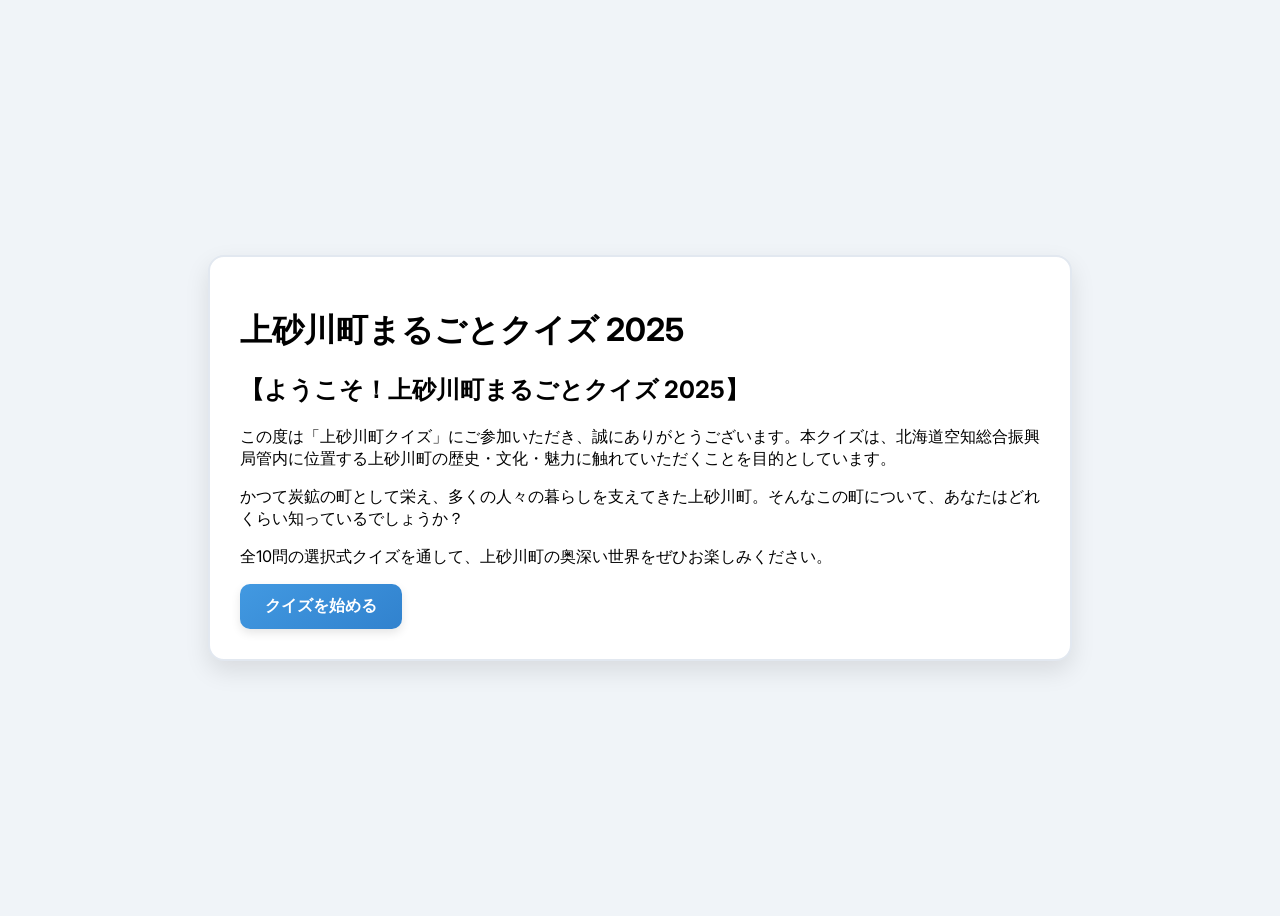
==== commit 732d85ad: "Update index.html" ====
--- a/index.html
+++ b/index.html
@@ -3,7 +3,7 @@
 <head>
     <meta charset="UTF-8">
     <meta name="viewport" content="width=device-width, initial-scale=1.0">
-    <title>上砂川町クイズ (2025年度版)</title>
+    <title>上砂川町まるごとクイズ 2025</title>
     <script src="https://cdn.tailwindcss.com"></script>
     <link href="https://fonts.googleapis.com/css2?family=Inter:wght@400;600;700&display=swap" rel="stylesheet">
     <style>
@@ -237,17 +237,18 @@
 <body>
     <div class="quiz-container">
         <h1 class="text-3xl font-bold text-center text-gray-800 mb-6">
-            上砂川町クイズ (2025年度版)
+            上砂川町まるごとクイズ 2025
         </h1>
 
         <div id="intro-section" class="text-gray-700 leading-relaxed mb-8 border-b pb-6 border-gray-200">
-            <h2 class="text-xl font-semibold mb-3">【ようこそ！上砂川町クイズへ】</h2>
+            <h2 class="text-xl font-semibold mb-3">【ようこそ！上砂川町まるごとクイズ 2025】</h2>
             <!-- Flex container for text and image -->
             <div class="intro-content md:flex md:items-start mb-6">
                 <!-- Text on the left -->
                 <div class="md:w-2/3 md:pr-6">
-                    <p class="mb-2">この度は、「上砂川町クイズ」にご挑戦いただきありがとうございます。このクイズは、北海道空知総合振興局管内にある町、上砂川町の歴史や文化、そして魅力に触れるためのものです。</p>
-                    <p class="mb-2">かつて炭鉱で栄え、多くの人々の生活を支えたこの町のことを、あなたはどれくらい知っていますか？ 全10問の選択式問題で、上砂川町の奥深い世界へ旅立ちましょう！</p>
+                    <p class="mb-2">この度は「上砂川町クイズ」にご参加いただき、誠にありがとうございます。本クイズは、北海道空知総合振興局管内に位置する上砂川町の歴史・文化・魅力に触れていただくことを目的としています。</p>
+                    <p class="mb-2">かつて炭鉱の町として栄え、多くの人々の暮らしを支えてきた上砂川町。そんなこの町について、あなたはどれくらい知っているでしょうか？</p>
+                    <p class="mb-2">全10問の選択式クイズを通して、上砂川町の奥深い世界をぜひお楽しみください。</p>
                 </div>
                 <!-- Image on the right -->
                 <div class="intro-image-container md:w-1/3 mt-4 md:mt-0 md:pl-4 flex justify-center md:justify-end">
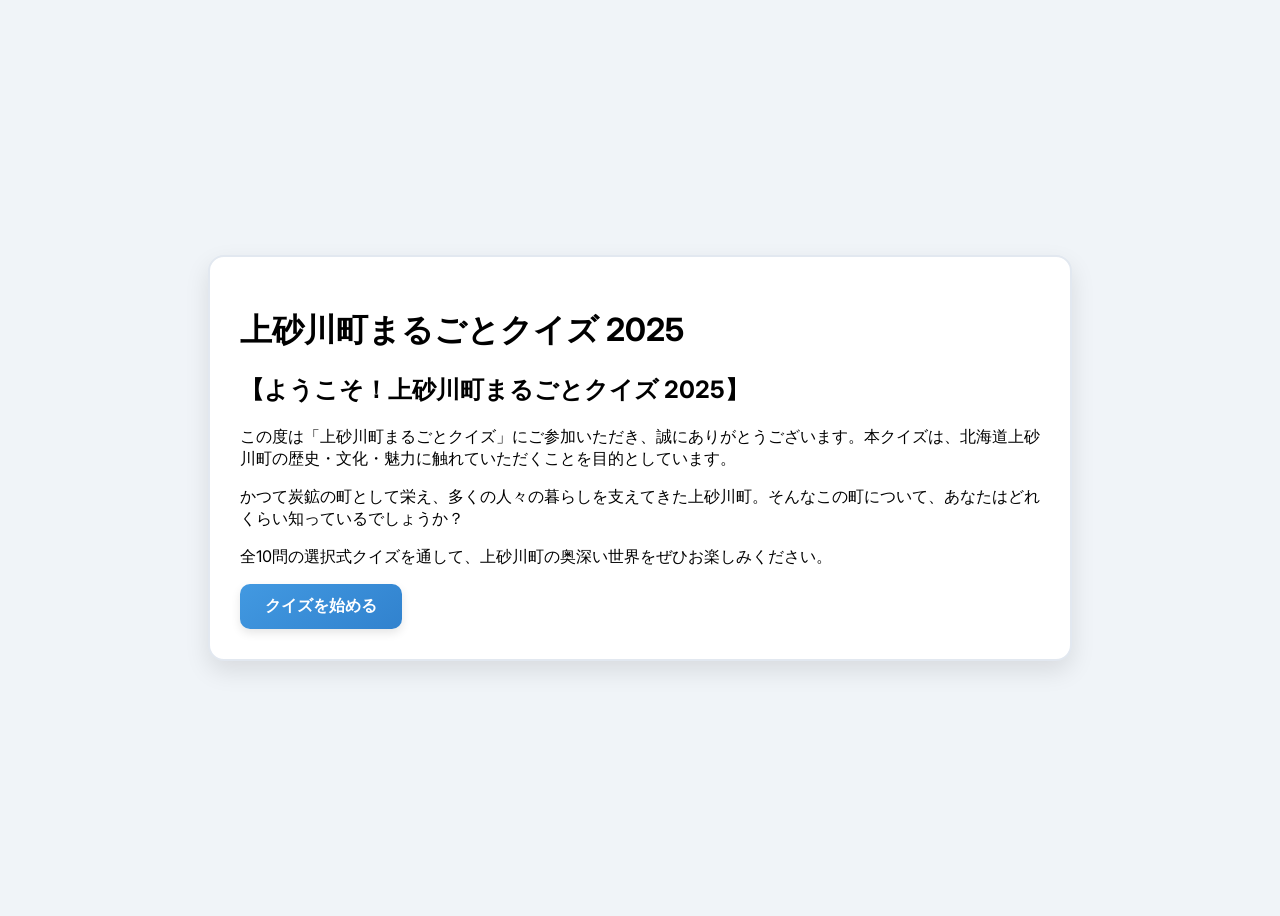
==== commit 9311186b: "Update index.html" ====
--- a/index.html
+++ b/index.html
@@ -246,7 +246,7 @@
             <div class="intro-content md:flex md:items-start mb-6">
                 <!-- Text on the left -->
                 <div class="md:w-2/3 md:pr-6">
-                    <p class="mb-2">この度は「上砂川町クイズ」にご参加いただき、誠にありがとうございます。本クイズは、北海道空知総合振興局管内に位置する上砂川町の歴史・文化・魅力に触れていただくことを目的としています。</p>
+                    <p class="mb-2">この度は「上砂川町まるごとクイズ」にご参加いただき、誠にありがとうございます。本クイズは、北海道上砂川町の歴史・文化・魅力に触れていただくことを目的としています。</p>
                     <p class="mb-2">かつて炭鉱の町として栄え、多くの人々の暮らしを支えてきた上砂川町。そんなこの町について、あなたはどれくらい知っているでしょうか？</p>
                     <p class="mb-2">全10問の選択式クイズを通して、上砂川町の奥深い世界をぜひお楽しみください。</p>
                 </div>
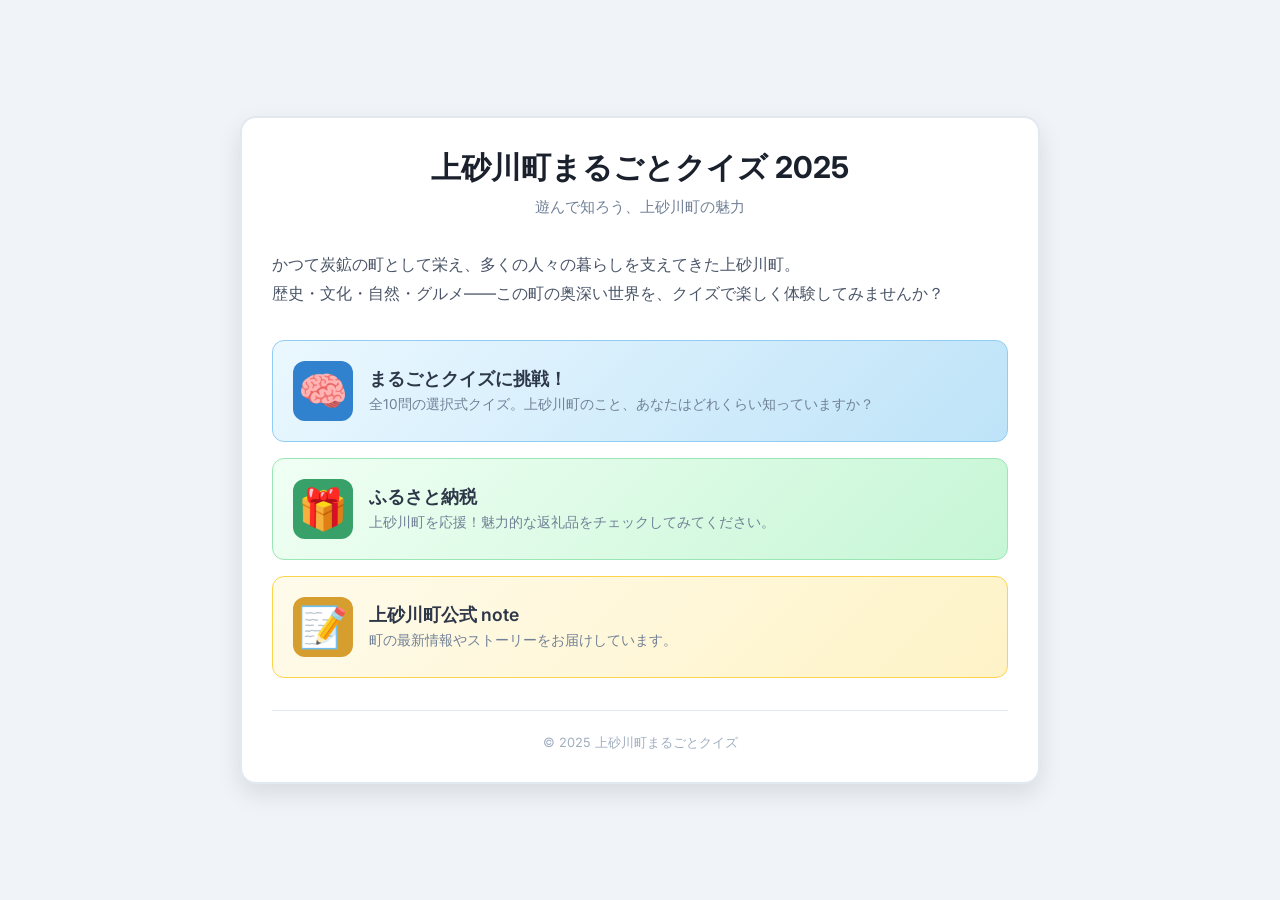
==== commit dbcd2c52: "Create index.html" ====
--- a/index.html
+++ b/index.html
@@ -1,621 +1,70 @@
 <!DOCTYPE html>
 <html lang="ja">
 <head>
-    <meta charset="UTF-8">
-    <meta name="viewport" content="width=device-width, initial-scale=1.0">
-    <title>上砂川町まるごとクイズ 2025</title>
-    <script src="https://cdn.tailwindcss.com"></script>
-    <link href="https://fonts.googleapis.com/css2?family=Inter:wght@400;600;700&display=swap" rel="stylesheet">
-    <style>
-        body {
-            font-family: 'Inter', sans-serif;
-            background-color: #f0f4f8; /* Light blue-gray background */
-            display: flex;
-            justify-content: center;
-            align-items: center;
-            min-height: 100vh;
-            padding: 20px;
-            box-sizing: border-box;
-        }
-        .quiz-container {
-            background-color: #ffffff; /* White card background */
-            border-radius: 16px;
-            box-shadow: 0 10px 25px rgba(0, 0, 0, 0.1);
-            padding: 30px;
-            max-width: 800px;
-            width: 100%;
-            overflow-y: auto; /* Enable scrolling for long content */
-            max-height: 90vh; /* Limit height to fit screen */
-            border: 2px solid #e2e8f0; /* Light border */
-        }
-        .question-section {
-            margin-bottom: 25px;
-            padding-bottom: 20px;
-            border-bottom: 1px dashed #cbd5e0; /* Dashed separator */
-        }
-        .question-section:last-of-type {
-            border-bottom: none;
-            margin-bottom: 0;
-            padding-bottom: 0;
-        }
-        .question-title {
-            font-size: 1.25rem; /* text-xl */
-            font-weight: 600; /* font-semibold */
-            color: #2d3748; /* Dark gray */
-            margin-bottom: 15px;
-            line-height: 1.5;
-        }
-        .option-label {
-            display: flex;
-            align-items: center;
-            margin-bottom: 10px;
-            cursor: pointer;
-            padding: 10px 15px;
-            border-radius: 8px;
-            transition: background-color 0.2s ease-in-out;
-            background-color: #f7fafc; /* Lighter background for options */
-            border: 1px solid #e2e8f0;
-        }
-        .option-label:hover {
-            background-color: #edf2f7; /* Hover effect */
-        }
-        input[type="radio"] {
-            margin-right: 10px;
-            accent-color: #4299e1; /* Blue accent color for radio buttons */
-            transform: scale(1.2); /* Slightly larger radio button */
-        }
-        textarea {
-            width: 100%;
-            min-height: 120px;
-            padding: 12px;
-            border: 1px solid #cbd5e0;
-            border-radius: 8px;
-            font-size: 1rem;
-            color: #2d3748;
-            background-color: #f7fafc;
-            resize: vertical; /* Allow vertical resizing */
-            transition: border-color 0.2s ease-in-out, box-shadow 0.2s ease-in-out;
-        }
-        textarea:focus {
-            border-color: #4299e1;
-            box-shadow: 0 0 0 3px rgba(66, 153, 225, 0.5);
-            outline: none;
-        }
-        .btn {
-            display: inline-flex;
-            align-items: center;
-            justify-content: center;
-            padding: 12px 25px;
-            font-size: 1rem;
-            font-weight: 700;
-            border-radius: 10px;
-            cursor: pointer;
-            transition: background-color 0.3s ease, transform 0.1s ease, box-shadow 0.3s ease;
-            box-shadow: 0 4px 10px rgba(0, 0, 0, 0.1);
-        }
-        .btn-primary {
-            background: linear-gradient(145deg, #4299e1, #3182ce); /* Blue gradient */
-            color: #ffffff;
-            border: none;
-        }
-        .btn-primary:hover {
-            background: linear-gradient(145deg, #3182ce, #2c5282);
-            transform: translateY(-2px);
-            box-shadow: 0 6px 15px rgba(0, 0, 0, 0.2);
-        }
-        .btn-primary:active {
-            transform: translateY(0);
-            box-shadow: 0 2px 5px rgba(0, 0, 0, 0.1);
-        }
-
-        .btn-secondary {
-            background-color: #a0aec0; /* Gray */
-            color: #ffffff;
-            border: none;
-            margin-left: 15px;
-        }
-        .btn-secondary:hover {
-            background-color: #718096;
-            transform: translateY(-2px);
-            box-shadow: 0 6px 15px rgba(0, 0, 0, 0.2);
-        }
-        .btn-secondary:active {
-            transform: translateY(0);
-            box-shadow: 0 2px 5px rgba(0, 0, 0, 0.1);
-        }
-
-        #results {
-            background-color: #ecfdf5; /* Light green background for results */
-            border: 1px solid #38a169; /* Green border */
-            border-radius: 12px;
-            padding: 25px;
-            margin-top: 30px;
-            display: none; /* Hidden by default */
-        }
-        #results h3 {
-            font-size: 1.5rem; /* text-2xl */
-            font-weight: 700; /* font-bold */
-            color: #2f855a; /* Dark green */
-            margin-bottom: 15px;
-            text-align: center;
-        }
-        #score-display {
-            font-size: 2.25rem; /* text-4xl */
-            font-weight: 700;
-            color: #2f855a;
-            text-align: center;
-            margin-bottom: 20px;
-        }
-        .answer-feedback {
-            margin-bottom: 10px;
-            padding: 8px 12px;
-            border-radius: 6px;
-            font-size: 0.95rem;
-            display: flex;
-            align-items: flex-start;
-        }
-        .answer-feedback.correct {
-            background-color: #d1fae5; /* Light green */
-            color: #065f46; /* Darker green */
-            border: 1px solid #34d399;
-        }
-        .answer-feedback.incorrect {
-            background-color: #fee2e2; /* Light red */
-            color: #991b1b; /* Darker red */
-            border: 1px solid #f87171;
-        }
-        .feedback-icon {
-            margin-right: 8px;
-            font-size: 1.2em;
-            line-height: 1;
-        }
-        .description-feedback {
-            margin-top: 15px;
-            padding: 15px;
-            background-color: #e0f2fe; /* Light blue */
-            border: 1px solid #60a5fa;
-            border-radius: 8px;
-            color: #1e40af;
-        }
-        .description-feedback p {
-            margin-bottom: 10px;
-            font-size: 1rem;
-        }
-        .description-feedback p:last-child {
-            margin-bottom: 0;
-        }
-        .progress-bar {
-            width: 100%;
-            height: 6px;
-            background-color: #e2e8f0;
-            border-radius: 3px;
-            margin-bottom: 20px;
-            overflow: hidden;
-        }
-        .progress-fill {
-            height: 100%;
-            background: linear-gradient(90deg, #4299e1, #3182ce);
-            transition: width 0.3s ease;
-        }
-
-        /* Responsive adjustments */
-        @media (max-width: 768px) {
-            .quiz-container {
-                padding: 20px;
-            }
-            .question-title {
-                font-size: 1.125rem; /* text-lg */
-            }
-            .option-label {
-                padding: 8px 12px;
-                font-size: 0.95rem;
-            }
-            .btn {
-                width: 100%;
-                margin-left: 0;
-                margin-top: 15px;
-            }
-            .button-group {
-                flex-direction: column;
-                align-items: center;
-            }
-            .btn-secondary {
-                 margin-left: 0; /* Remove left margin for mobile */
-            }
-             /* For mobile, stack text and image */
-            .intro-content {
-                flex-direction: column;
-            }
-            .intro-image-container {
-                margin-left: 0;
-                margin-top: 1rem; /* Add some space above the image on mobile */
-                width: 100%; /* Make image full width on mobile */
-            }
-        }
-    </style>
+  <meta charset="UTF-8">
+  <meta name="viewport" content="width=device-width, initial-scale=1.0">
+  <title>上砂川町まるごとクイズ 2025</title>
+  <link href="https://fonts.googleapis.com/css2?family=Inter:wght@400;600;700&display=swap" rel="stylesheet">
+  <link rel="stylesheet" href="css/style.css">
 </head>
 <body>
-    <div class="quiz-container">
-        <h1 class="text-3xl font-bold text-center text-gray-800 mb-6">
-            上砂川町まるごとクイズ 2025
-        </h1>
+  <div class="page-container">
 
-        <div id="intro-section" class="text-gray-700 leading-relaxed mb-8 border-b pb-6 border-gray-200">
-            <h2 class="text-xl font-semibold mb-3">【ようこそ！上砂川町まるごとクイズ 2025】</h2>
-            <!-- Flex container for text and image -->
-            <div class="intro-content md:flex md:items-start mb-6">
-                <!-- Text on the left -->
-                <div class="md:w-2/3 md:pr-6">
-                    <p class="mb-2">この度は「上砂川町まるごとクイズ」にご参加いただき、誠にありがとうございます。本クイズは、北海道上砂川町の歴史・文化・魅力に触れていただくことを目的としています。</p>
-                    <p class="mb-2">かつて炭鉱の町として栄え、多くの人々の暮らしを支えてきた上砂川町。そんなこの町について、あなたはどれくらい知っているでしょうか？</p>
-                    <p class="mb-2">全10問の選択式クイズを通して、上砂川町の奥深い世界をぜひお楽しみください。</p>
-                </div>
-                <!-- Image on the right -->
-                <div class="intro-image-container md:w-1/3 mt-4 md:mt-0 md:pl-4 flex justify-center md:justify-end">
-                    <img src="https://firebasestorage.googleapis.com/v0/b/ge-kamisunagawa.appspot.com/o/public%2Fflex%2F8D0AA01C5359409E466919E2589D9AA0.JPG?alt=media&token=6afa650c-fec3-4bad-a5c9-8b500b9f491d" alt="上砂川町の風景" class="rounded-lg shadow-md max-w-full h-auto" style="max-height: 250px;" onerror="this.style.display='none'">
-                </div>
-            </div>
-            <div class="flex justify-center mt-6">
-                <button type="button" id="startButton" class="btn btn-primary">クイズを始める</button>
-            </div>
-        </div>
+    <!-- ヘッダー -->
+    <h1 class="page-title">上砂川町まるごとクイズ 2025</h1>
+    <p class="page-subtitle">遊んで知ろう、上砂川町の魅力</p>
 
-        <form id="quizForm" style="display:none;">
-            <div class="progress-bar">
-                <div id="progressFill" class="progress-fill" style="width: 0%"></div>
-            </div>
-            <div id="question-counter" class="text-center text-gray-600 mb-4 font-semibold"></div>
+    <!-- メイン画像 -->
+    <img
+      src="https://firebasestorage.googleapis.com/v0/b/ge-kamisunagawa.appspot.com/o/public%2Fflex%2F8D0AA01C5359409E466919E2589D9AA0.JPG?alt=media&token=6afa650c-fec3-4bad-a5c9-8b500b9f491d"
+      alt="上砂川町の風景"
+      class="intro-image"
+      onerror="this.style.display='none'"
+    >
 
-            <!-- 歴史・開拓関連 -->
-            <div id="question-1" class="question-section" style="display:none;">
-                <p class="question-title">【第一問】 (選択式)<br>明治32年、上砂川町に最初に入植したとされる開拓団の中心人物・山内甚之助氏は、どこの都道府県の出身でしょう？</p>
-                <label class="option-label">
-                    <input type="radio" name="q1" value="ア"> ア) 新潟県
-                </label>
-                <label class="option-label">
-                    <input type="radio" name="q1" value="イ"> イ) 福井県
-                </label>
-                <label class="option-label">
-                    <input type="radio" name="q1" value="ウ"> ウ) 広島県
-                </label>
-                <label class="option-label">
-                    <input type="radio" name="q1" value="エ"> エ) 岐阜県
-                </label>
-            </div>
-
-            <div id="question-2" class="question-section" style="display:none;">
-                <p class="question-title">【第二問】 (選択式)<br>上砂川町は1949年にどの町から分離して誕生しましたか？</p>
-                <label class="option-label">
-                    <input type="radio" name="q2" value="ア"> ア) 砂川町と歌志内町
-                </label>
-                <label class="option-label">
-                    <input type="radio" name="q2" value="イ"> イ) 砂川町と歌志内町の一部
-                </label>
-                <label class="option-label">
-                    <input type="radio" name="q2" value="ウ"> ウ) 旭川市と砂川町
-                </label>
-                <label class="option-label">
-                    <input type="radio" name="q2" value="エ"> エ) 滝川市と歌志内町
-                </label>
-            </div>
-
-            <div id="question-3" class="question-section" style="display:none;">
-                <p class="question-title">【第三問】 (選択式)<br>上砂川町がかつて主要な産業として栄えたものは何ですか？</p>
-                <label class="option-label">
-                    <input type="radio" name="q3" value="ア"> ア) 農業
-                </label>
-                <label class="option-label">
-                    <input type="radio" name="q3" value="イ"> イ) 漁業
-                </label>
-                <label class="option-label">
-                    <input type="radio" name="q3" value="ウ"> ウ) 炭鉱業
-                </label>
-                <label class="option-label">
-                    <input type="radio" name="q3" value="エ"> エ) 林業
-                </label>
-            </div>
-
-            <!-- 町の象徴・現在 -->
-            <div id="question-4" class="question-section" style="display:none;">
-                <p class="question-title">【第四問】 (選択式)<br>上砂川町の町章に使われているモチーフはどれですか？</p>
-                <label class="option-label">
-                    <input type="radio" name="q4" value="ア"> ア) 星
-                </label>
-                <label class="option-label">
-                    <input type="radio" name="q4" value="イ"> イ) ダイヤ
-                </label>
-                <label class="option-label">
-                    <input type="radio" name="q4" value="ウ"> ウ) 山
-                </label>
-                <label class="option-label">
-                    <input type="radio" name="q4" value="エ"> エ) 雪の結晶
-                </label>
-            </div>
-
-            <!-- 文化・ドラマ関連 -->
-            <div id="question-5" class="question-section" style="display:none;">
-                <p class="question-title">【第五問】 (選択式)<br>上砂川町にあった旧国鉄函館本線上砂川支線の終着駅は、倉本聰脚本のドラマ『昨日、悲別で』の舞台となり、通称「悲別駅」として知られています。その駅の正式名称は何だったでしょう？</p>
-                <label class="option-label">
-                    <input type="radio" name="q5" value="ア"> ア) 東上砂川駅
-                </label>
-                <label class="option-label">
-                    <input type="radio" name="q5" value="イ"> イ) 上砂川駅
-                </label>
-                <label class="option-label">
-                    <input type="radio" name="q5" value="ウ"> ウ) 鶉駅（うずらえき）
-                </label>
-                <label class="option-label">
-                    <input type="radio" name="q5" value="エ"> エ) 下鶉駅
-                </label>
-            </div>
-
-            <!-- 科学・宇宙関連 -->
-            <div id="question-6" class="question-section" style="display:none;">
-                <p class="question-title">【第六問】 (選択式)<br>上砂川町にかつて存在し、地下の立坑を利用して微小重力（無重力に近い状態）を作り出し、科学実験などが行われていたユニークな施設は何ですか。</p>
-                <label class="option-label">
-                    <input type="radio" name="q6" value="ア"> ア) 上砂川町無重力科学館
-                </label>
-                <label class="option-label">
-                    <input type="radio" name="q6" value="イ"> イ) 北海道立地底博物館
-                </label>
-                <label class="option-label">
-                    <input type="radio" name="q6" value="ウ"> ウ) 地下無重力実験センター (JAMIC)
-                </label>
-                <label class="option-label">
-                    <input type="radio" name="q6" value="エ"> エ) 空知サイエンスドーム
-                </label>
-            </div>
-
-            <div id="question-7" class="question-section" style="display:none;">
-                <p class="question-title">【第七問】 (選択式)<br>かつて上砂川町にあった「地下無重力実験センター」は、微小重力環境を活かして宇宙開発に貢献しました。小惑星探査機「はやぶさ」のターゲットマーカー試験にも使われたこの施設。その功績を称え、2009年に「Kamisunagawa」の名がクレーターに採用された天体は次のうちどれでしょう？</p>
-                <label class="option-label">
-                    <input type="radio" name="q7" value="ア"> ア) 火星
-                </label>
-                <label class="option-label">
-                    <input type="radio" name="q7" value="イ"> イ) 金星
-                </label>
-                <label class="option-label">
-                    <input type="radio" name="q7" value="ウ"> ウ) 小惑星イトカワ
-                </label>
-                <label class="option-label">
-                    <input type="radio" name="q7" value="エ"> エ) 冥王星
-                </label>
-            </div>
-
-            <!-- 観光・グルメ・イベント関連 -->
-            <div id="question-8" class="question-section" style="display:none;">
-                <p class="question-title">【第八問】 (選択式)<br>上砂川岳温泉「パンケの湯」の近くにあり、桜や紅葉スポットとしても知られる無料のキャンプ場は？</p>
-                <label class="option-label">
-                    <input type="radio" name="q8" value="ア"> ア) 桂沢キャンプ場
-                </label>
-                <label class="option-label">
-                    <input type="radio" name="q8" value="イ"> イ) 奥沢キャンプ場
-                </label>
-                <label class="option-label">
-                    <input type="radio" name="q8" value="ウ"> ウ) ハルニレの森キャンプ村
-                </label>
-                <label class="option-label">
-                    <input type="radio" name="q8" value="エ"> エ) 日本庭園キャンプサイト
-                </label>
-            </div>
-
-            <div id="question-9" class="question-section" style="display:none;">
-                <p class="question-title">【第九問】 (選択式)<br>かつて閉店した「アカシ食堂」で親しまれていたメニューを、地域おこし協力隊や「パンケの湯」の職員などによる町おこしプロジェクトの一環として、2016年に復刻した炭鉱グルメは、上砂川岳温泉「パンケの湯」の名物として現在も提供されています。さて、その料理は何でしょう？</p>
-                <label class="option-label">
-                    <input type="radio" name="q9" value="ア"> ア) 石炭たこ焼き
-                </label>
-                <label class="option-label">
-                    <input type="radio" name="q9" value="イ"> イ) ニジマス燻製
-                </label>
-                <label class="option-label">
-                    <input type="radio" name="q9" value="ウ"> ウ) ソースカツ丼
-                </label>
-                <label class="option-label">
-                    <input type="radio" name="q9" value="エ"> エ) 黒ビールチーズ
-                </label>
-            </div>
-
-            <div id="question-10" class="question-section" style="display:none;">
-                <p class="question-title">【第十問】 (選択式)<br>紅葉の名所をめぐりながら、地域の魅力と自然を楽しむ「かみすながわぐるっと紅葉マラニック」は、上砂川町で開催される秋の人気イベントです。このマラニックで、参加者向けに実際に設けられている特徴的なポイントはどれでしょう？</p>
-                <label class="option-label">
-                    <input type="radio" name="q10" value="ア"> ア) 完走タイムに応じて順位表彰がある
-                </label>
-                <label class="option-label">
-                    <input type="radio" name="q10" value="イ"> イ) コース途中に上砂川町の特産品を味わえるエイド（給水・給食所）がある
-                </label>
-                <label class="option-label">
-                    <input type="radio" name="q10" value="ウ"> ウ) 参加資格は上砂川町在住者に限られる
-                </label>
-                <label class="option-label">
-                    <input type="radio" name="q10" value="エ"> エ) 全行程を走り切ることが義務づけられている
-                </label>
-            </div>
-
-            <div class="button-group flex justify-center mt-8">
-                <button type="button" id="prevButton" class="btn btn-secondary" style="display:none;">前へ</button>
-                <button type="button" id="nextButton" class="btn btn-primary">次へ</button>
-                <button type="button" id="submitButton" class="btn btn-primary" style="display:none;">結果を見る</button>
-            </div>
-        </form>
-
-        <div id="results" class="results-section mt-8 p-6 bg-green-50 border border-green-300 rounded-lg shadow-md" style="display:none;">
-            <h3 class="text-2xl font-bold text-green-700 text-center mb-4">クイズ結果</h3>
-            <div id="score-display" class="text-4xl font-bold text-green-800 text-center mb-6"></div>
-            <div id="feedback-area" class="space-y-3 mb-6">
-                </div>
-            <div class="text-gray-700 leading-relaxed">
-                <h2 class="text-xl font-semibold mb-3">【おわりに】</h2>
-                <p class="mb-2">上砂川町クイズ、お疲れ様でした！いかがでしたでしょうか。</p>
-                <p class="mb-2">このクイズを通して、上砂川町の歴史や文化の一端に触れていただけたなら幸いです。開拓の歴史、炭鉱遺産、ドラマのロケ地、ユニークな科学施設、そして豊かな自然と美味しいグルメなど、小さな町ながらも多様な顔を持つ上砂川町。結果に関わらず、この町に少しでも興味を持っていただけたら嬉しいです。</p>
-                <p>機会があれば、ぜひ実際に上砂川町を訪れて、その魅力を肌で感じてみてください。</p>
-            </div>
-            <div id="q11_user_input" class="description-feedback mt-6 p-4 rounded-lg bg-blue-50 border border-blue-300 text-blue-800" style="display:none;">
-                <p class="font-semibold mb-2">【あなたの上砂川町への思い】</p>
-                <p id="q11_display_text" class="whitespace-pre-wrap"></p>
-                <p class="text-sm mt-3 text-blue-600">素敵なコメントをありがとうございます！</p>
-            </div>
-            <div class="flex justify-center mt-6">
-                <button type="button" id="resetButton" class="btn btn-secondary">もう一度挑戦する</button>
-            </div>
-        </div>
+    <!-- 紹介文 -->
+    <div style="margin-bottom: 2rem; color: #4a5568; line-height: 1.8;">
+      <p>かつて炭鉱の町として栄え、多くの人々の暮らしを支えてきた上砂川町。</p>
+      <p>歴史・文化・自然・グルメ――この町の奥深い世界を、クイズで楽しく体験してみませんか？</p>
     </div>
 
-    <script>
-        document.addEventListener('DOMContentLoaded', () => {
-            const introSection = document.getElementById('intro-section');
-            const startButton = document.getElementById('startButton');
-            const quizForm = document.getElementById('quizForm');
-            const questionSections = [
-                document.getElementById('question-1'),
-                document.getElementById('question-2'),
-                document.getElementById('question-3'),
-                document.getElementById('question-4'),
-                document.getElementById('question-5'),
-                document.getElementById('question-6'),
-                document.getElementById('question-7'),
-                document.getElementById('question-8'),
-                document.getElementById('question-9'),
-                document.getElementById('question-10')
-            ];
-            const prevButton = document.getElementById('prevButton');
-            const nextButton = document.getElementById('nextButton');
-            const submitButton = document.getElementById('submitButton');
-            const resultsDiv = document.getElementById('results');
-            const scoreDisplay = document.getElementById('score-display');
-            const feedbackArea = document.getElementById('feedback-area');
-            const q11DisplayText = document.getElementById('q11_display_text');
-            const q11UserInputSection = document.getElementById('q11_user_input');
-            const resetButton = document.getElementById('resetButton');
-            const progressFill = document.getElementById('progressFill');
-            const questionCounter = document.getElementById('question-counter');
+    <!-- メニューカード -->
+    <div class="menu-grid">
 
-            let currentQuestionIndex = 0; // 0-indexed
+      <!-- クイズ -->
+      <a href="quiz.html" class="menu-card menu-card--quiz">
+        <div class="menu-card-icon">🧠</div>
+        <div class="menu-card-content">
+          <h3>まるごとクイズに挑戦！</h3>
+          <p>全10問の選択式クイズ。上砂川町のこと、あなたはどれくらい知っていますか？</p>
+        </div>
+      </a>
 
-            // 正しい回答を定義
-            const correctAnswers = {
-                q1: 'イ', // 福井県
-                q2: 'イ', // 砂川町と歌志内町の一部
-                q3: 'ウ', // 炭鉱業
-                q4: 'イ', // ダイヤ
-                q5: 'イ', // 上砂川駅
-                q6: 'ウ', // 地下無重力実験センター (JAMIC)
-                q7: 'ウ', // 小惑星イトカワ
-                q8: 'イ', // 奥沢キャンプ場
-                q9: 'ウ', // ソースカツ丼
-                q10: 'イ' // コース途中に特産品を味わえるエイドがある
-            };
+      <!-- ふるさと納税 -->
+      <a href="https://town.kamisunagawa.hokkaido.jp/chosei/furusato/furusato/468.html" target="_blank" rel="noopener noreferrer" class="menu-card menu-card--furusato">
+        <div class="menu-card-icon">🎁</div>
+        <div class="menu-card-content">
+          <h3>ふるさと納税</h3>
+          <p>上砂川町を応援！魅力的な返礼品をチェックしてみてください。</p>
+        </div>
+      </a>
 
-            // プログレスバーと問題番号の更新
-            function updateProgress() {
-                const progress = ((currentQuestionIndex + 1) / questionSections.length) * 100;
-                progressFill.style.width = progress + '%';
-                questionCounter.textContent = `問題 ${currentQuestionIndex + 1} / ${questionSections.length}`;
-            }
+      <!-- 公式note -->
+      <a href="https://kamisunagawa-town.note.jp/" target="_blank" rel="noopener noreferrer" class="menu-card menu-card--note">
+        <div class="menu-card-icon">📝</div>
+        <div class="menu-card-content">
+          <h3>上砂川町公式 note</h3>
+          <p>町の最新情報やストーリーをお届けしています。</p>
+        </div>
+      </a>
 
-            // 質問の表示を更新する関数
-            function updateQuestionDisplay() {
-                // 全ての質問セクションを非表示にする
-                questionSections.forEach(section => {
-                    section.style.display = 'none';
-                });
+    </div>
 
-                // 現在の質問セクションのみ表示する
-                if (questionSections[currentQuestionIndex]) {
-                    questionSections[currentQuestionIndex].style.display = 'block';
-                }
+    <!-- フッター -->
+    <div class="page-footer">
+      <p>&copy; 2025 上砂川町まるごとクイズ</p>
+    </div>
 
-                // プログレスバーと問題番号を更新
-                updateProgress();
-
-                // 「前へ」ボタンの表示/非表示を切り替える
-                if (currentQuestionIndex === 0) {
-                    prevButton.style.display = 'none';
-                } else {
-                    prevButton.style.display = 'inline-flex';
-                }
-
-                // 「次へ」ボタンと「結果を見る」ボタンの表示を切り替える
-                if (currentQuestionIndex === questionSections.length - 1) {
-                    nextButton.style.display = 'none';
-                    submitButton.style.display = 'inline-flex';
-                } else {
-                    nextButton.style.display = 'inline-flex';
-                    submitButton.style.display = 'none';
-                }
-
-                // スクロールを質問のトップに合わせる
-                if(quizForm.style.display !== 'none'){ //  Only scroll if quizForm is visible
-                    window.scrollTo({ top: quizForm.offsetTop, behavior: 'smooth' });
-                }
-            }
-
-            // クイズ開始ボタンのイベントリスナー
-            startButton.addEventListener('click', () => {
-                introSection.style.display = 'none'; // はじめにセクションを非表示
-                quizForm.style.display = 'block';    // クイズフォームを表示
-                currentQuestionIndex = 0;           // 最初の質問から開始
-                updateQuestionDisplay();            // 質問表示を更新
-            });
-
-            // 「次へ」ボタンのイベントリスナー
-            nextButton.addEventListener('click', () => {
-                if (currentQuestionIndex < questionSections.length - 1) {
-                    currentQuestionIndex++;
-                    updateQuestionDisplay();
-                }
-            });
-
-            // 「前へ」ボタンのイベントリスナー
-            prevButton.addEventListener('click', () => {
-                if (currentQuestionIndex > 0) {
-                    currentQuestionIndex--;
-                    updateQuestionDisplay();
-                }
-            });
-
-            // 「結果を見る」ボタンのイベントリスナー
-            submitButton.addEventListener('click', () => {
-                let score = 0;
-                feedbackArea.innerHTML = ''; // フィードバックエリアをクリア
-
-                // 質問1〜10の選択式問題の採点とフィードバック
-                for (let i = 1; i <= 10; i++) {
-                    const qName = `q${i}`;
-                    const selectedOption = document.querySelector(`input[name="${qName}"]:checked`);
-                    let feedbackHtml = '';
-
-                    if (selectedOption) {
-                        if (selectedOption.value === correctAnswers[qName]) {
-                            score++;
-                            feedbackHtml = `<div class="answer-feedback correct"><span class="feedback-icon">✅</span><strong>第${i}問: 正解！</strong></div>`;
-                        } else {
-                            feedbackHtml = `<div class="answer-feedback incorrect"><span class="feedback-icon">❌</span><strong>第${i}問: 不正解。</strong> 正解は「${correctAnswers[qName]}」でした。</div>`;
-                        }
-                    } else {
-                        feedbackHtml = `<div class="answer-feedback incorrect"><span class="feedback-icon">⚠️</span><strong>第${i}問: 未回答。</strong> 正解は「${correctAnswers[qName]}」でした。</div>`;
-                    }
-                    feedbackArea.innerHTML += feedbackHtml;
-                }
-
-                // スコアを表示
-                scoreDisplay.textContent = `${score} / 10 問正解`;
-                quizForm.style.display = 'none'; // クイズフォームを非表示
-                resultsDiv.style.display = 'block'; // 結果セクションを表示
-                window.scrollTo({ top: resultsDiv.offsetTop, behavior: 'smooth' });
-            });
-
-            // リセットボタンのイベントリスナー
-            resetButton.addEventListener('click', () => {
-                quizForm.reset();
-                resultsDiv.style.display = 'none';
-                feedbackArea.innerHTML = '';
-                introSection.style.display = 'block';
-                quizForm.style.display = 'none';
-                currentQuestionIndex = 0;
-                updateProgress();
-                window.scrollTo({ top: 0, behavior: 'smooth' });
-            });
-        });
-    </script>
+  </div>
 </body>
 </html>
--- a/css/style.css
+++ b/css/style.css
@@ -0,0 +1,427 @@
+/* ===================================
+   上砂川町まるごとクイズ 2025
+   共通スタイル
+   =================================== */
+
+/* --- Base --- */
+* {
+  margin: 0;
+  padding: 0;
+  box-sizing: border-box;
+}
+
+body {
+  font-family: 'Inter', 'Hiragino Sans', 'Meiryo', sans-serif;
+  background-color: #f0f4f8;
+  display: flex;
+  justify-content: center;
+  align-items: center;
+  min-height: 100vh;
+  padding: 20px;
+}
+
+/* --- Container --- */
+.page-container {
+  background-color: #ffffff;
+  border-radius: 16px;
+  box-shadow: 0 10px 25px rgba(0, 0, 0, 0.1);
+  padding: 30px;
+  max-width: 800px;
+  width: 100%;
+  border: 2px solid #e2e8f0;
+}
+
+.quiz-container {
+  background-color: #ffffff;
+  border-radius: 16px;
+  box-shadow: 0 10px 25px rgba(0, 0, 0, 0.1);
+  padding: 30px;
+  max-width: 800px;
+  width: 100%;
+  overflow-y: auto;
+  max-height: 90vh;
+  border: 2px solid #e2e8f0;
+}
+
+/* --- Typography --- */
+.page-title {
+  font-size: 1.875rem;
+  font-weight: 700;
+  text-align: center;
+  color: #1a202c;
+  margin-bottom: 0.5rem;
+}
+
+.page-subtitle {
+  text-align: center;
+  color: #718096;
+  font-size: 0.95rem;
+  margin-bottom: 2rem;
+}
+
+.section-title {
+  font-size: 1.25rem;
+  font-weight: 600;
+  color: #2d3748;
+  margin-bottom: 1rem;
+  padding-bottom: 0.5rem;
+  border-bottom: 2px solid #4299e1;
+  display: inline-block;
+}
+
+/* --- Top Page: Menu Cards --- */
+.menu-grid {
+  display: grid;
+  grid-template-columns: 1fr;
+  gap: 16px;
+  margin-bottom: 2rem;
+}
+
+.menu-card {
+  display: flex;
+  align-items: center;
+  padding: 20px;
+  border-radius: 12px;
+  text-decoration: none;
+  color: #2d3748;
+  transition: transform 0.2s ease, box-shadow 0.2s ease;
+  border: 1px solid #e2e8f0;
+}
+
+.menu-card:hover {
+  transform: translateY(-3px);
+  box-shadow: 0 8px 20px rgba(0, 0, 0, 0.12);
+}
+
+.menu-card-icon {
+  font-size: 2.5rem;
+  margin-right: 16px;
+  flex-shrink: 0;
+  width: 60px;
+  height: 60px;
+  display: flex;
+  align-items: center;
+  justify-content: center;
+  border-radius: 12px;
+}
+
+.menu-card-content h3 {
+  font-size: 1.1rem;
+  font-weight: 600;
+  margin-bottom: 4px;
+}
+
+.menu-card-content p {
+  font-size: 0.85rem;
+  color: #718096;
+  line-height: 1.4;
+}
+
+/* Card color variations */
+.menu-card--quiz {
+  background: linear-gradient(135deg, #ebf8ff, #bee3f8);
+  border-color: #90cdf4;
+}
+.menu-card--quiz .menu-card-icon {
+  background-color: #3182ce;
+  color: #fff;
+}
+
+.menu-card--furusato {
+  background: linear-gradient(135deg, #f0fff4, #c6f6d5);
+  border-color: #9ae6b4;
+}
+.menu-card--furusato .menu-card-icon {
+  background-color: #38a169;
+  color: #fff;
+}
+
+.menu-card--note {
+  background: linear-gradient(135deg, #fffbeb, #fef3c7);
+  border-color: #fcd34d;
+}
+.menu-card--note .menu-card-icon {
+  background-color: #d69e2e;
+  color: #fff;
+}
+
+/* --- Top Page: Intro Image --- */
+.intro-image {
+  width: 100%;
+  max-height: 300px;
+  object-fit: cover;
+  border-radius: 12px;
+  margin-bottom: 1.5rem;
+}
+
+/* --- Top Page: Footer --- */
+.page-footer {
+  text-align: center;
+  padding-top: 1.5rem;
+  border-top: 1px solid #e2e8f0;
+  margin-top: 2rem;
+}
+
+.page-footer p {
+  font-size: 0.8rem;
+  color: #a0aec0;
+}
+
+/* --- Quiz Page --- */
+.question-section {
+  margin-bottom: 25px;
+  padding-bottom: 20px;
+  border-bottom: 1px dashed #cbd5e0;
+}
+
+.question-section:last-of-type {
+  border-bottom: none;
+  margin-bottom: 0;
+  padding-bottom: 0;
+}
+
+.question-title {
+  font-size: 1.25rem;
+  font-weight: 600;
+  color: #2d3748;
+  margin-bottom: 15px;
+  line-height: 1.6;
+}
+
+.question-category {
+  display: inline-block;
+  font-size: 0.75rem;
+  font-weight: 600;
+  color: #4299e1;
+  background-color: #ebf8ff;
+  padding: 2px 10px;
+  border-radius: 20px;
+  margin-bottom: 10px;
+}
+
+.option-label {
+  display: flex;
+  align-items: center;
+  margin-bottom: 10px;
+  cursor: pointer;
+  padding: 12px 15px;
+  border-radius: 8px;
+  transition: background-color 0.2s ease-in-out;
+  background-color: #f7fafc;
+  border: 1px solid #e2e8f0;
+  font-size: 1rem;
+}
+
+.option-label:hover {
+  background-color: #edf2f7;
+  border-color: #cbd5e0;
+}
+
+input[type="radio"] {
+  margin-right: 10px;
+  accent-color: #4299e1;
+  transform: scale(1.2);
+}
+
+/* --- Progress Bar --- */
+.progress-bar {
+  width: 100%;
+  height: 6px;
+  background-color: #e2e8f0;
+  border-radius: 3px;
+  margin-bottom: 10px;
+  overflow: hidden;
+}
+
+.progress-fill {
+  height: 100%;
+  background: linear-gradient(90deg, #4299e1, #3182ce);
+  transition: width 0.3s ease;
+}
+
+.question-counter {
+  text-align: center;
+  color: #718096;
+  font-size: 0.9rem;
+  font-weight: 600;
+  margin-bottom: 20px;
+}
+
+/* --- Buttons --- */
+.btn {
+  display: inline-flex;
+  align-items: center;
+  justify-content: center;
+  padding: 12px 25px;
+  font-size: 1rem;
+  font-weight: 700;
+  border-radius: 10px;
+  cursor: pointer;
+  transition: background-color 0.3s ease, transform 0.1s ease, box-shadow 0.3s ease;
+  box-shadow: 0 4px 10px rgba(0, 0, 0, 0.1);
+  border: none;
+  text-decoration: none;
+}
+
+.btn-primary {
+  background: linear-gradient(145deg, #4299e1, #3182ce);
+  color: #ffffff;
+}
+
+.btn-primary:hover {
+  background: linear-gradient(145deg, #3182ce, #2c5282);
+  transform: translateY(-2px);
+  box-shadow: 0 6px 15px rgba(0, 0, 0, 0.2);
+}
+
+.btn-primary:active {
+  transform: translateY(0);
+  box-shadow: 0 2px 5px rgba(0, 0, 0, 0.1);
+}
+
+.btn-secondary {
+  background-color: #a0aec0;
+  color: #ffffff;
+}
+
+.btn-secondary:hover {
+  background-color: #718096;
+  transform: translateY(-2px);
+  box-shadow: 0 6px 15px rgba(0, 0, 0, 0.2);
+}
+
+.btn-secondary:active {
+  transform: translateY(0);
+  box-shadow: 0 2px 5px rgba(0, 0, 0, 0.1);
+}
+
+.btn-back {
+  background-color: transparent;
+  color: #4299e1;
+  box-shadow: none;
+  font-weight: 600;
+  padding: 8px 16px;
+}
+
+.btn-back:hover {
+  background-color: #ebf8ff;
+  box-shadow: none;
+  transform: none;
+}
+
+.button-group {
+  display: flex;
+  justify-content: center;
+  gap: 15px;
+  margin-top: 2rem;
+}
+
+/* --- Results --- */
+.results-section {
+  background-color: #f0fff4;
+  border: 1px solid #38a169;
+  border-radius: 12px;
+  padding: 25px;
+  margin-top: 30px;
+}
+
+.results-section h3 {
+  font-size: 1.5rem;
+  font-weight: 700;
+  color: #2f855a;
+  margin-bottom: 15px;
+  text-align: center;
+}
+
+.score-display {
+  font-size: 2.25rem;
+  font-weight: 700;
+  color: #2f855a;
+  text-align: center;
+  margin-bottom: 20px;
+}
+
+.answer-feedback {
+  margin-bottom: 10px;
+  padding: 10px 14px;
+  border-radius: 6px;
+  font-size: 0.95rem;
+  display: flex;
+  align-items: flex-start;
+  line-height: 1.5;
+}
+
+.answer-feedback.correct {
+  background-color: #d1fae5;
+  color: #065f46;
+  border: 1px solid #34d399;
+}
+
+.answer-feedback.incorrect {
+  background-color: #fee2e2;
+  color: #991b1b;
+  border: 1px solid #f87171;
+}
+
+.feedback-icon {
+  margin-right: 8px;
+  font-size: 1.2em;
+  line-height: 1;
+  flex-shrink: 0;
+}
+
+.explanation-text {
+  font-size: 0.85rem;
+  color: #6b7280;
+  margin-top: 4px;
+}
+
+.results-outro {
+  margin-top: 1.5rem;
+  padding: 1rem;
+  background-color: #e0f2fe;
+  border: 1px solid #60a5fa;
+  border-radius: 8px;
+  color: #1e40af;
+  line-height: 1.7;
+}
+
+/* --- Responsive --- */
+@media (max-width: 768px) {
+  .page-container,
+  .quiz-container {
+    padding: 20px;
+  }
+
+  .page-title {
+    font-size: 1.5rem;
+  }
+
+  .question-title {
+    font-size: 1.1rem;
+  }
+
+  .option-label {
+    padding: 10px 12px;
+    font-size: 0.95rem;
+  }
+
+  .button-group {
+    flex-direction: column;
+    align-items: center;
+  }
+
+  .btn {
+    width: 100%;
+  }
+
+  .menu-card {
+    padding: 16px;
+  }
+
+  .menu-card-icon {
+    font-size: 2rem;
+    width: 50px;
+    height: 50px;
+  }
+}
